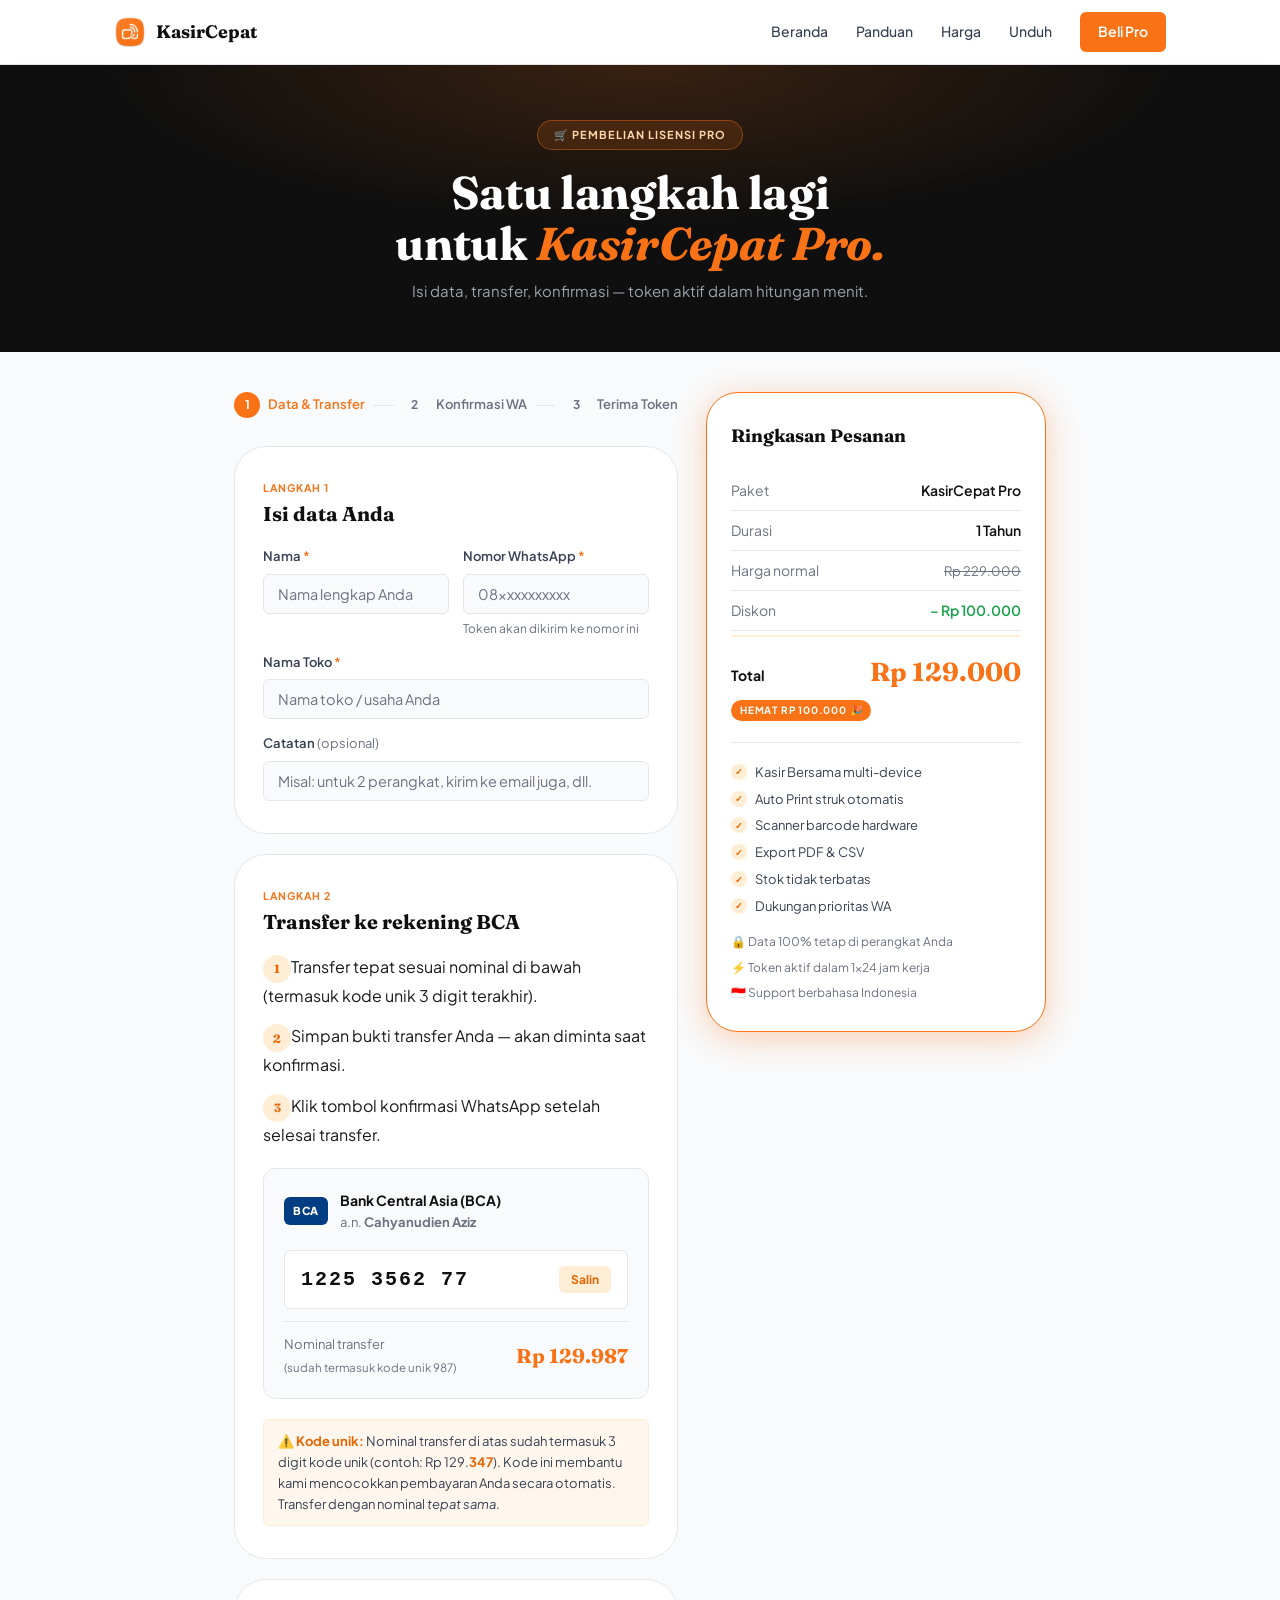
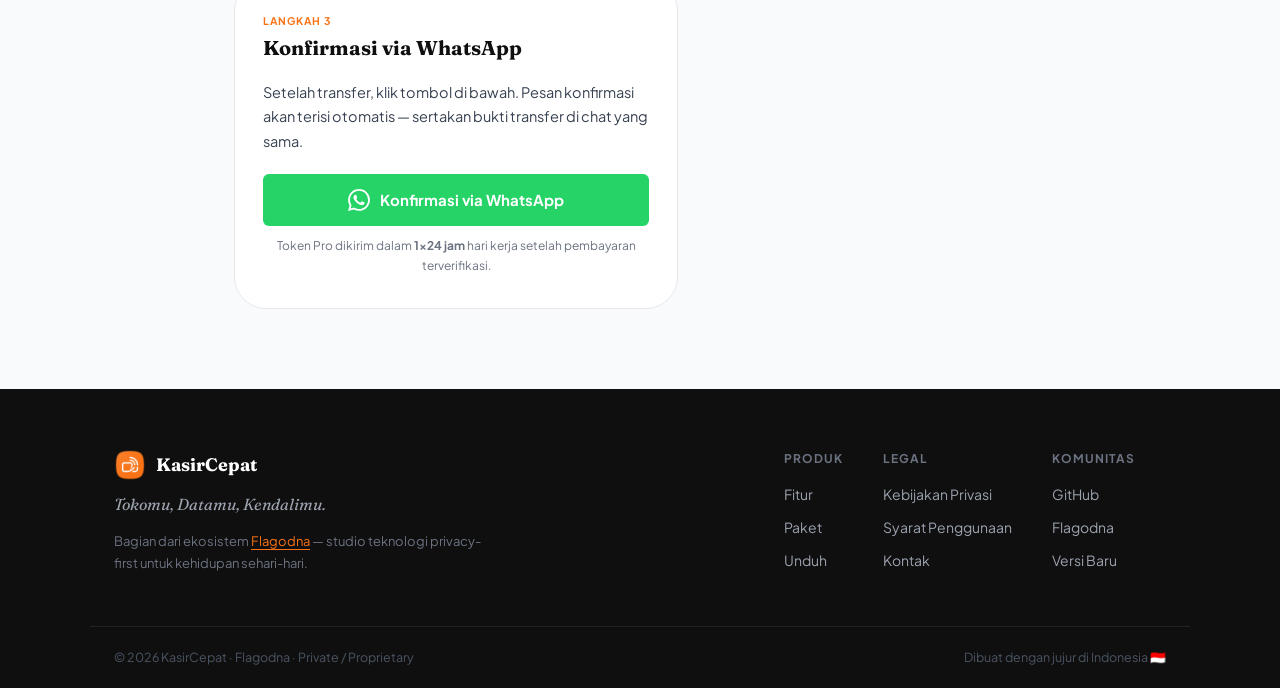
==== beli/index.html @ 1cd74aa4 "update mvp" ====
<!DOCTYPE html>
<html lang="id">
  <head>
    <meta charset="UTF-8" />
    <meta name="viewport" content="width=device-width, initial-scale=1.0" />
    <title>Beli Pro — KasirCepat</title>
    <link rel="preconnect" href="https://fonts.googleapis.com" />
    <link rel="preconnect" href="https://fonts.gstatic.com" crossorigin />
    <link
      href="https://fonts.googleapis.com/css2?family=Fraunces:ital,wght@0,400;0,700;1,400;1,700&family=Plus+Jakarta+Sans:wght@400;500;600;700&display=swap"
      rel="stylesheet"
    />
    <link
      rel="icon"
      type="image/png"
      href="https://flagodna-developer.github.io/kasir-cepat/assets/icon/kasir-cepat.png"
    />
    <link rel="stylesheet" href="../assets/css/buy.css" />
  </head>
  <body>
    <!-- ░░ NAV ░░ -->
    <nav class="nav">
      <div class="container nav-inner">
        <a href="../index.html" class="nav-logo">
          <img
            src="https://flagodna-developer.github.io/kasir-cepat/assets/icon/kasir-cepat.png"
            alt="KasirCepat"
            class="logo-image"
            onerror="this.style.display='none';this.nextElementSibling.style.display='inline-flex'"
          />
          <span class="logo-mark" style="display: none">KC</span>
          <span class="logo-text">KasirCepat</span>
        </a>
        <div class="nav-links">
          <a href="../index.html">Beranda</a>
          <a href="../panduan/index.html">Panduan</a>
          <a href="../harga/index.html">Harga</a>
          <a href="../index.html#download">Unduh</a>
          <a href="#" class="nav-cta" style="padding: 8px 18px; font-size: 14px"
            >Beli Pro</a
          >
        </div>
      </div>
    </nav>

    <div class="page">
      <!-- ░░ HERO ░░ -->
      <div class="checkout-hero">
        <div class="container">
          <span class="checkout-hero-badge">🛒 Pembelian Lisensi Pro</span>
          <h1>Satu langkah lagi<br />untuk <em>KasirCepat Pro.</em></h1>
          <p>
            Isi data, transfer, konfirmasi — token aktif dalam hitungan menit.
          </p>
        </div>
      </div>

      <!-- ░░ CHECKOUT LAYOUT ░░ -->
      <div class="checkout-layout">
        <!-- ── LEFT: Main form ── -->
        <div>
          <!-- Steps -->
          <div class="steps">
            <div class="step active">
              <span class="step-num">1</span>Data & Transfer
            </div>
            <div class="step-line"></div>
            <div class="step"><span class="step-num">2</span>Konfirmasi WA</div>
            <div class="step-line"></div>
            <div class="step"><span class="step-num">3</span>Terima Token</div>
          </div>

          <!-- ── STEP 1: Data pembeli ── -->
          <div class="card" style="margin-bottom: 20px">
            <span class="card-label">Langkah 1</span>
            <div class="card-title">Isi data Anda</div>

            <div class="form-row">
              <div class="form-group" style="margin-bottom: 0">
                <label>Nama <span>*</span></label>
                <input
                  type="text"
                  class="form-control"
                  id="inputNama"
                  placeholder="Nama lengkap Anda"
                />
              </div>
              <div class="form-group" style="margin-bottom: 0">
                <label>Nomor WhatsApp <span>*</span></label>
                <input
                  type="tel"
                  class="form-control"
                  id="inputWA"
                  placeholder="08xxxxxxxxxx"
                />
                <span class="form-hint">Token akan dikirim ke nomor ini</span>
              </div>
            </div>

            <div class="form-group">
              <label>Nama Toko <span>*</span></label>
              <input
                type="text"
                class="form-control"
                id="inputToko"
                placeholder="Nama toko / usaha Anda"
              />
            </div>

            <div class="form-group" style="margin-bottom: 0">
              <label
                >Catatan
                <span style="color: var(--gray-500); font-weight: 400"
                  >(opsional)</span
                ></label
              >
              <input
                type="text"
                class="form-control"
                id="inputCatatan"
                placeholder="Misal: untuk 2 perangkat, kirim ke email juga, dll."
              />
            </div>
          </div>

          <!-- ── STEP 2: Transfer bank ── -->
          <div class="card" style="margin-bottom: 20px">
            <span class="card-label">Langkah 2</span>
            <div class="card-title">Transfer ke rekening BCA</div>

            <ul class="instr-list">
              <li>
                <span class="instr-num">1</span>Transfer tepat sesuai nominal di
                bawah (termasuk kode unik 3 digit terakhir).
              </li>
              <li>
                <span class="instr-num">2</span>Simpan bukti transfer Anda —
                akan diminta saat konfirmasi.
              </li>
              <li>
                <span class="instr-num">3</span>Klik tombol konfirmasi WhatsApp
                setelah selesai transfer.
              </li>
            </ul>

            <!-- Bank card -->
            <div class="bank-card">
              <div class="bank-header">
                <div class="bank-logo">BCA</div>
                <div>
                  <div class="bank-name">Bank Central Asia (BCA)</div>
                  <div class="bank-holder">
                    a.n. <strong id="holderName">NAMA_PEMILIK</strong>
                  </div>
                </div>
              </div>
              <div class="bank-number-wrap">
                <span class="bank-number" id="bankNumber">XXXX-XXXX-XX</span>
                <button class="copy-btn" id="copyBtn" onclick="copyNumber()">
                  Salin
                </button>
              </div>
              <div class="bank-amount-row">
                <div>
                  <div class="bank-amount-label">Nominal transfer</div>
                  <div class="bank-amount-note" id="uniqueNote">
                    +kode unik sudah termasuk
                  </div>
                </div>
                <div style="text-align: right">
                  <div class="bank-amount-value" id="transferAmount">
                    Rp 129.XXX
                  </div>
                </div>
              </div>
            </div>

            <div class="unique-notice">
              <strong>⚠️ Kode unik:</strong> Nominal transfer di atas sudah
              termasuk 3 digit kode unik (contoh: Rp 129.<strong>347</strong>).
              Kode ini membantu kami mencocokkan pembayaran Anda secara
              otomatis. Transfer dengan nominal <em>tepat sama</em>.
            </div>
          </div>

          <!-- ── STEP 3: Konfirmasi WA ── -->
          <div class="card">
            <span class="card-label">Langkah 3</span>
            <div class="card-title">Konfirmasi via WhatsApp</div>
            <p
              style="
                font-size: 14.5px;
                color: var(--gray-700);
                line-height: 1.7;
                margin-bottom: 4px;
              "
            >
              Setelah transfer, klik tombol di bawah. Pesan konfirmasi akan
              terisi otomatis — sertakan bukti transfer di chat yang sama.
            </p>

            <a href="#" class="wa-btn" id="waBtn" onclick="openWA(event)">
              <!-- WhatsApp SVG icon -->
              <svg
                class="wa-icon"
                viewBox="0 0 24 24"
                fill="white"
                xmlns="http://www.w3.org/2000/svg"
              >
                <path
                  d="M17.472 14.382c-.297-.149-1.758-.867-2.03-.967-.273-.099-.471-.148-.67.15-.197.297-.767.966-.94 1.164-.173.199-.347.223-.644.075-.297-.15-1.255-.463-2.39-1.475-.883-.788-1.48-1.761-1.653-2.059-.173-.297-.018-.458.13-.606.134-.133.298-.347.446-.52.149-.174.198-.298.298-.497.099-.198.05-.371-.025-.52-.075-.149-.669-1.612-.916-2.207-.242-.579-.487-.5-.669-.51-.173-.008-.371-.01-.57-.01-.198 0-.52.074-.792.372-.272.297-1.04 1.016-1.04 2.479 0 1.462 1.065 2.875 1.213 3.074.149.198 2.096 3.2 5.077 4.487.709.306 1.262.489 1.694.625.712.227 1.36.195 1.871.118.571-.085 1.758-.719 2.006-1.413.248-.694.248-1.289.173-1.413-.074-.124-.272-.198-.57-.347m-5.421 7.403h-.004a9.87 9.87 0 01-5.031-1.378l-.361-.214-3.741.982.998-3.648-.235-.374a9.86 9.86 0 01-1.51-5.26c.001-5.45 4.436-9.884 9.888-9.884 2.64 0 5.122 1.03 6.988 2.898a9.825 9.825 0 012.893 6.994c-.003 5.45-4.437 9.884-9.885 9.884m8.413-18.297A11.815 11.815 0 0012.05 0C5.495 0 .16 5.335.157 11.892c0 2.096.547 4.142 1.588 5.945L.057 24l6.305-1.654a11.882 11.882 0 005.683 1.448h.005c6.554 0 11.89-5.335 11.893-11.893a11.821 11.821 0 00-3.48-8.413z"
                />
              </svg>
              Konfirmasi via WhatsApp
            </a>
            <p
              style="
                font-size: 12px;
                color: var(--gray-500);
                margin-top: 10px;
                text-align: center;
              "
            >
              Token Pro dikirim dalam <strong>1×24 jam</strong> hari kerja
              setelah pembayaran terverifikasi.
            </p>
          </div>
        </div>

        <!-- ── RIGHT: Order summary ── -->
        <div>
          <div class="summary-card">
            <div class="summary-title">Ringkasan Pesanan</div>

            <div class="summary-item">
              <span class="summary-item-label">Paket</span>
              <span class="summary-item-val">KasirCepat Pro</span>
            </div>
            <div class="summary-item">
              <span class="summary-item-label">Durasi</span>
              <span class="summary-item-val">1 Tahun</span>
            </div>
            <div class="summary-item">
              <span class="summary-item-label">Harga normal</span>
              <span class="summary-strike">Rp 229.000</span>
            </div>
            <div class="summary-item">
              <span class="summary-item-label">Diskon</span>
              <span class="summary-item-val" style="color: var(--green)"
                >– Rp 100.000</span
              >
            </div>

            <div class="summary-total">
              <span class="summary-total-label">Total</span>
              <div style="text-align: right">
                <div class="summary-total-val">Rp 129.000</div>
              </div>
            </div>
            <span class="summary-save">Hemat Rp 100.000 🎉</span>

            <ul class="summary-features">
              <li><span class="sf-check">✓</span>Kasir Bersama multi-device</li>
              <li><span class="sf-check">✓</span>Auto Print struk otomatis</li>
              <li><span class="sf-check">✓</span>Scanner barcode hardware</li>
              <li><span class="sf-check">✓</span>Export PDF &amp; CSV</li>
              <li><span class="sf-check">✓</span>Stok tidak terbatas</li>
              <li><span class="sf-check">✓</span>Dukungan prioritas WA</li>
            </ul>

            <div class="summary-guarantee">
              <div class="g-row">🔒 Data 100% tetap di perangkat Anda</div>
              <div class="g-row">⚡ Token aktif dalam 1×24 jam kerja</div>
              <div class="g-row">🇮🇩 Support berbahasa Indonesia</div>
            </div>
          </div>
        </div>
      </div>
      <!-- /checkout-layout -->
    </div>
    <!-- /page -->

    <!-- ░░ FOOTER ░░ -->
    <footer class="footer">
      <div class="container footer-inner">
        <div>
          <a href="../index.html" class="nav-logo">
            <img
              src="https://flagodna-developer.github.io/kasir-cepat/assets/icon/kasir-cepat.png"
              alt="KasirCepat"
              class="logo-image"
              onerror="this.style.display='none';this.nextElementSibling.style.display='inline-flex'"
            />
            <span class="logo-mark" style="display: none">KC</span>
            <span class="logo-text">KasirCepat</span>
          </a>
          <p class="footer-tagline">Tokomu, Datamu, Kendalimu.</p>
          <p class="footer-flagodna">
            Bagian dari ekosistem
            <a href="https://flagodna.com" target="_blank" rel="noopener"
              >Flagodna</a
            >
            — studio teknologi privacy-first untuk kehidupan sehari-hari.
          </p>
        </div>
        <div class="footer-links">
          <div class="footer-col">
            <h5>Produk</h5>
            <a href="../index.html#fitur">Fitur</a>
            <a href="../harga/index.html">Paket</a>
            <a href="../index.html#download">Unduh</a>
          </div>
          <div class="footer-col">
            <h5>Legal</h5>
            <a href="../documents/kebijakan-privasi/index.html"
              >Kebijakan Privasi</a
            >
            <a href="../documents/syarat-penggunaan/index.html"
              >Syarat Penggunaan</a
            >
            <a href="../documents/kontak/index.html">Kontak</a>
          </div>
          <div class="footer-col">
            <h5>Komunitas</h5>
            <a
              href="https://github.com/Flagodna-Developer/kasir-cepat"
              target="_blank"
              rel="noopener"
              >GitHub</a
            >
            <a href="https://flagodna.com" target="_blank" rel="noopener"
              >Flagodna</a
            >
            <a href="../versi-baru/index.html">Versi Baru</a>
          </div>
        </div>
      </div>
      <div class="footer-bottom container">
        <p>© 2026 KasirCepat · Flagodna · Private / Proprietary</p>
        <p>Dibuat dengan jujur di Indonesia 🇮🇩</p>
      </div>
    </footer>

    <script>
      const CONFIG = {
        bankNumber: "1225 3562 77",
        accountHolder: "Cahyanudien Aziz",
        baseAmount: 129000, // harga dasar
        waNumber: "6285781426568",
      };

      /* ── Generate kode unik per sesi ── */
      const uniqueCode = Math.floor(Math.random() * 900) + 100; // 100–999
      const totalAmount = CONFIG.baseAmount + uniqueCode;

      /* ── Render ke halaman ── */
      document.getElementById("bankNumber").textContent = CONFIG.bankNumber;
      document.getElementById("holderName").textContent = CONFIG.accountHolder;
      document.getElementById("transferAmount").textContent =
        "Rp " + totalAmount.toLocaleString("id-ID");
      document.getElementById(
        "uniqueNote"
      ).textContent = `(sudah termasuk kode unik ${uniqueCode})`;

      /* ── Copy nomor rekening ── */
      function copyNumber() {
        const raw = CONFIG.bankNumber.replace(/[^0-9]/g, "");
        navigator.clipboard.writeText(raw).then(() => {
          const btn = document.getElementById("copyBtn");
          btn.textContent = "✓ Disalin!";
          btn.classList.add("copied");
          setTimeout(() => {
            btn.textContent = "Salin";
            btn.classList.remove("copied");
          }, 2000);
        });
      }

      /* ── WA konfirmasi ── */
      function openWA(e) {
        e.preventDefault();
        const nama = document.getElementById("inputNama").value.trim();
        const wa = document.getElementById("inputWA").value.trim();
        const toko = document.getElementById("inputToko").value.trim();
        const note = document.getElementById("inputCatatan").value.trim();

        if (!nama || !wa || !toko) {
          alert(
            "Mohon isi nama, nomor WhatsApp, dan nama toko terlebih dahulu."
          );
          return;
        }

        const msg = [
          `Halo, saya ingin konfirmasi pembelian *KasirCepat Pro* 🧾`,
          ``,
          `*Nama:* ${nama}`,
          `*WhatsApp:* ${wa}`,
          `*Nama Toko:* ${toko}`,
          note ? `*Catatan:* ${note}` : null,
          ``,
          `*Bank:* BCA`,
          `*Nominal Transfer:* Rp ${totalAmount.toLocaleString("id-ID")}`,
          `*Kode Unik:* ${uniqueCode}`,
          ``,
          `_(Bukti transfer terlampir)_`,
        ]
          .filter((l) => l !== null)
          .join("\n");

        const url = `https://wa.me/${CONFIG.waNumber}?text=${encodeURIComponent(
          msg
        )}`;
        window.open(url, "_blank");
      }

      /* ── Active step highlight on scroll ── */
      const cards = document.querySelectorAll(".card");
      // simple: mark step 2 active when bank card visible
    </script>
  </body>
</html>
---- assets/css/buy.css ----
*,
 ::after,
 ::before {
     box-sizing: border-box;
     margin: 0;
     padding: 0
 }

 :root {
     --orange: #F97316;
     --orange-dark: #EA6500;
     --orange-light: #FFF7ED;
     --orange-mid: #FFEDD5;
     --black: #0F0F0F;
     --gray-900: #1A1A1A;
     --gray-700: #374151;
     --gray-500: #6B7280;
     --gray-200: #E5E7EB;
     --gray-100: #F9FAFB;
     --white: #FFFFFF;
     --green: #16a34a;
     --green-light: #f0fdf4;
     --green-mid: #dcfce7;
     --font-display: 'Fraunces', Georgia, serif;
     --font-body: 'Plus Jakarta Sans', sans-serif;
     --radius-sm: 6px;
     --radius-md: 12px;
     --radius-lg: 20px;
     --radius-xl: 32px;
     --shadow-sm: 0 1px 3px rgba(0, 0, 0, .08);
     --shadow-md: 0 4px 16px rgba(0, 0, 0, .10);
     --shadow-orange: 0 6px 32px rgba(249, 115, 22, .32);
 }

 html {
     scroll-behavior: smooth
 }

 body {
     font-family: var(--font-body);
     font-size: 16px;
     line-height: 1.65;
     color: var(--gray-900);
     background: var(--gray-100);
     -webkit-font-smoothing: antialiased
 }

 .container {
     max-width: 1100px;
     margin: 0 auto;
     padding: 0 24px
 }

 a {
     color: inherit;
     text-decoration: none
 }

 img {
     display: block;
     max-width: 100%
 }

 /* ── Nav ── */
 .nav {
     position: fixed;
     top: 0;
     left: 0;
     right: 0;
     z-index: 100;
     background: rgba(255, 255, 255, .92);
     backdrop-filter: blur(12px);
     border-bottom: 1px solid var(--gray-200)
 }

 .nav-inner {
     display: flex;
     align-items: center;
     justify-content: space-between;
     height: 64px
 }

 .logo-image {
     height: 32px;
     width: auto;
     display: block
 }

 .nav-logo {
     display: flex;
     align-items: center;
     gap: 10px
 }

 .logo-mark {
     display: inline-flex;
     align-items: center;
     justify-content: center;
     width: 36px;
     height: 36px;
     border-radius: 9px;
     background: var(--orange);
     color: var(--white);
     font-family: var(--font-display);
     font-weight: 700;
     font-size: 14px
 }

 .logo-text {
     font-family: var(--font-display);
     font-weight: 700;
     font-size: 18px;
     color: var(--black)
 }

 .nav-links {
     display: flex;
     align-items: center;
     gap: 28px
 }

 .nav-links a {
     font-size: 14px;
     font-weight: 500;
     color: var(--gray-700);
     transition: color .2s
 }

 .nav-links a:hover {
     color: var(--orange)
 }

 .nav-cta {
     background: var(--orange) !important;
     color: var(--white) !important;
     padding: 8px 18px;
     border-radius: var(--radius-sm);
     font-weight: 600 !important;
     font-size: 14px
 }

 @media(max-width:860px) {
     .nav-links {
         display: none
     }
 }

 /* ── Page shell ── */
 .page {
     padding-top: 64px;
     min-height: 100vh
 }

 /* ── Checkout hero ── */
 .checkout-hero {
     background: var(--black);
     padding: 56px 0 48px;
     text-align: center;
     position: relative;
     overflow: hidden
 }

 .checkout-hero::before {
     content: '';
     position: absolute;
     inset: 0;
     background: radial-gradient(ellipse 60% 80% at 50% 0%, rgba(249, 115, 22, .18) 0%, transparent 70%);
     pointer-events: none
 }

 .checkout-hero-badge {
     display: inline-block;
     background: rgba(249, 115, 22, .15);
     border: 1px solid rgba(249, 115, 22, .4);
     color: #fed7aa;
     font-size: 11px;
     font-weight: 700;
     letter-spacing: 1px;
     text-transform: uppercase;
     padding: 5px 16px;
     border-radius: 100px;
     margin-bottom: 18px
 }

 .checkout-hero h1 {
     font-family: var(--font-display);
     font-size: clamp(28px, 5vw, 46px);
     font-weight: 700;
     color: var(--white);
     line-height: 1.1;
     letter-spacing: -.3px;
     margin-bottom: 10px
 }

 .checkout-hero h1 em {
     font-style: italic;
     color: var(--orange)
 }

 .checkout-hero p {
     color: #9ca3af;
     font-size: 15px
 }

 /* ── Layout ── */
 .checkout-layout {
     max-width: 860px;
     margin: 0 auto;
     padding: 40px 24px 80px;
     display: grid;
     grid-template-columns: 1fr 340px;
     gap: 28px;
     align-items: start
 }

 @media(max-width:760px) {
     .checkout-layout {
         grid-template-columns: 1fr
     }
 }

 /* ── Card base ── */
 .card {
     background: var(--white);
     border: 1.5px solid var(--gray-200);
     border-radius: var(--radius-xl);
     padding: 32px 28px
 }

 /* ── Steps indicator ── */
 .steps {
     display: flex;
     align-items: center;
     gap: 0;
     margin-bottom: 28px
 }

 .step {
     display: flex;
     align-items: center;
     gap: 8px;
     font-size: 13px;
     font-weight: 600;
     color: var(--gray-500)
 }

 .step.active {
     color: var(--orange)
 }

 .step.done {
     color: var(--green)
 }

 .step-num {
     width: 26px;
     height: 26px;
     border-radius: 50%;
     display: inline-flex;
     align-items: center;
     justify-content: center;
     font-size: 12px;
     font-weight: 700;
     background: var(--gray-100);
     color: var(--gray-500);
     flex-shrink: 0
 }

 .step.active .step-num {
     background: var(--orange);
     color: var(--white)
 }

 .step.done .step-num {
     background: var(--green-mid);
     color: var(--green)
 }

 .step-line {
     flex: 1;
     height: 1px;
     background: var(--gray-200);
     margin: 0 8px
 }

 .step-line.done {
     background: var(--green)
 }

 /* ── Section heading inside card ── */
 .card-label {
     font-size: 10.5px;
     font-weight: 700;
     letter-spacing: 1px;
     text-transform: uppercase;
     color: var(--orange);
     margin-bottom: 6px;
     display: block
 }

 .card-title {
     font-family: var(--font-display);
     font-size: 20px;
     font-weight: 700;
     color: var(--black);
     margin-bottom: 20px;
     line-height: 1.2
 }

 /* ── Form ── */
 .form-row {
     display: grid;
     grid-template-columns: 1fr 1fr;
     gap: 14px;
     margin-bottom: 14px
 }

 @media(max-width:500px) {
     .form-row {
         grid-template-columns: 1fr
     }
 }

 .form-group {
     display: flex;
     flex-direction: column;
     gap: 6px;
     margin-bottom: 14px
 }

 .form-group label {
     font-size: 13px;
     font-weight: 600;
     color: var(--gray-700)
 }

 .form-group label span {
     color: var(--orange)
 }

 .form-control {
     font-family: var(--font-body);
     font-size: 14.5px;
     color: var(--black);
     background: var(--gray-100);
     border: 1.5px solid var(--gray-200);
     border-radius: var(--radius-sm);
     padding: 10px 14px;
     outline: none;
     transition: border-color .18s, background .18s;
     width: 100%
 }

 .form-control:focus {
     border-color: var(--orange);
     background: var(--white)
 }

 .form-control::placeholder {
     color: var(--gray-500)
 }

 .form-hint {
     font-size: 12px;
     color: var(--gray-500);
     line-height: 1.5
 }

 /* ── Bank transfer card ── */
 .bank-card {
     background: var(--gray-100);
     border: 1.5px solid var(--gray-200);
     border-radius: var(--radius-md);
     padding: 20px 20px;
     margin: 20px 0
 }

 .bank-header {
     display: flex;
     align-items: center;
     gap: 12px;
     margin-bottom: 16px
 }

 .bank-logo {
     width: 44px;
     height: 28px;
     background: var(--blue, #003d82);
     border-radius: 6px;
     display: flex;
     align-items: center;
     justify-content: center;
     font-size: 11px;
     font-weight: 900;
     color: white;
     letter-spacing: .5px;
     flex-shrink: 0;
     background: #003d82
 }

 .bank-name {
     font-size: 14px;
     font-weight: 700;
     color: var(--black)
 }

 .bank-holder {
     font-size: 13px;
     color: var(--gray-500)
 }

 .bank-number-wrap {
     background: var(--white);
     border: 1.5px solid var(--gray-200);
     border-radius: var(--radius-sm);
     padding: 12px 16px;
     display: flex;
     align-items: center;
     justify-content: space-between;
     gap: 12px
 }

 .bank-number {
     font-family: 'Courier New', monospace;
     font-size: 20px;
     font-weight: 700;
     color: var(--black);
     letter-spacing: 2px
 }

 .copy-btn {
     background: var(--orange-mid);
     border: none;
     color: var(--orange-dark);
     font-size: 12px;
     font-weight: 700;
     padding: 6px 12px;
     border-radius: var(--radius-sm);
     cursor: pointer;
     transition: background .18s;
     white-space: nowrap;
     font-family: var(--font-body)
 }

 .copy-btn:hover {
     background: var(--orange);
     color: var(--white)
 }

 .copy-btn.copied {
     background: var(--green-mid);
     color: var(--green)
 }

 .bank-amount-row {
     margin-top: 12px;
     display: flex;
     align-items: center;
     justify-content: space-between;
     gap: 12px;
     padding-top: 12px;
     border-top: 1px solid var(--gray-200)
 }

 .bank-amount-label {
     font-size: 13px;
     color: var(--gray-500)
 }

 .bank-amount-value {
     font-family: var(--font-display);
     font-size: 20px;
     font-weight: 700;
     color: var(--orange)
 }

 .bank-amount-note {
     font-size: 11.5px;
     color: var(--gray-500);
     margin-top: 4px;
     text-align: right
 }

 /* ── Unique code notice ── */
 .unique-notice {
     background: var(--orange-light);
     border: 1px solid var(--orange-mid);
     border-radius: var(--radius-sm);
     padding: 11px 14px;
     font-size: 13px;
     color: var(--gray-700);
     line-height: 1.6;
     margin-top: 14px
 }

 .unique-notice strong {
     color: var(--orange-dark)
 }

 /* ── WA button ── */
 .wa-btn {
     display: flex;
     align-items: center;
     justify-content: center;
     gap: 10px;
     width: 100%;
     padding: 14px 20px;
     background: #25D366;
     color: var(--white);
     border: none;
     border-radius: var(--radius-sm);
     font-family: var(--font-body);
     font-size: 15px;
     font-weight: 700;
     cursor: pointer;
     text-decoration: none;
     transition: background .2s, transform .2s, box-shadow .2s;
     margin-top: 20px
 }

 .wa-btn:hover {
     background: #1ebe5d;
     transform: translateY(-1px);
     box-shadow: 0 6px 24px rgba(37, 211, 102, .35)
 }

 .wa-icon {
     width: 22px;
     height: 22px;
     flex-shrink: 0
 }

 /* ── Order summary (sidebar) ── */
 .summary-card {
     background: var(--white);
     border: 1.5px solid var(--orange);
     border-radius: var(--radius-xl);
     padding: 28px 24px;
     box-shadow: var(--shadow-orange);
     position: sticky;
     top: 84px
 }

 .summary-title {
     font-family: var(--font-display);
     font-size: 18px;
     font-weight: 700;
     color: var(--black);
     margin-bottom: 20px
 }

 .summary-item {
     display: flex;
     justify-content: space-between;
     align-items: baseline;
     gap: 12px;
     font-size: 14px;
     color: var(--gray-700);
     padding: 8px 0;
     border-bottom: 1px solid var(--gray-200)
 }

 .summary-item:last-of-type {
     border-bottom: none
 }

 .summary-item-label {
     color: var(--gray-500)
 }

 .summary-item-val {
     font-weight: 600;
     color: var(--black)
 }

 .summary-strike {
     text-decoration: line-through;
     color: var(--gray-500);
     font-weight: 400;
     font-size: 13px
 }

 .summary-total {
     display: flex;
     justify-content: space-between;
     align-items: baseline;
     gap: 12px;
     padding: 14px 0 0;
     margin-top: 4px;
     border-top: 2px solid var(--orange-mid)
 }

 .summary-total-label {
     font-size: 14px;
     font-weight: 700;
     color: var(--black)
 }

 .summary-total-val {
     font-family: var(--font-display);
     font-size: 26px;
     font-weight: 700;
     color: var(--orange)
 }

 .summary-save {
     display: inline-block;
     background: var(--orange);
     color: var(--white);
     font-size: 10px;
     font-weight: 700;
     letter-spacing: .8px;
     text-transform: uppercase;
     padding: 2px 9px;
     border-radius: 100px;
     margin-top: 6px
 }

 .summary-features {
     list-style: none;
     margin-top: 20px;
     display: flex;
     flex-direction: column;
     gap: 8px;
     padding-top: 20px;
     border-top: 1px solid var(--gray-200)
 }

 .summary-features li {
     display: flex;
     align-items: flex-start;
     gap: 8px;
     font-size: 13px;
     color: var(--gray-700);
     line-height: 1.45
 }

 .sf-check {
     width: 16px;
     height: 16px;
     min-width: 16px;
     border-radius: 50%;
     background: var(--orange-mid);
     display: inline-flex;
     align-items: center;
     justify-content: center;
     font-size: 9px;
     color: var(--orange-dark);
     font-weight: 700;
     margin-top: 1px
 }

 .summary-guarantee {
     margin-top: 16px;
     display: flex;
     flex-direction: column;
     gap: 6px
 }

 .g-row {
     display: flex;
     align-items: center;
     gap: 7px;
     font-size: 12px;
     color: var(--gray-500)
 }

 /* ── Instruction steps ── */
 .instr-list {
     list-style: none;
     display: flex;
     flex-direction: column;
     gap: 14px;
     margin-top: 16px
 }

 .instr-item {
     display: flex;
     gap: 14px;
     align-items: flex-start;
     font-size: 14px;
     color: var(--gray-700);
     line-height: 1.6
 }

 .instr-num {
     width: 28px;
     height: 28px;
     min-width: 28px;
     border-radius: 50%;
     background: var(--orange-mid);
     color: var(--orange-dark);
     font-size: 12px;
     font-weight: 700;
     font-family: var(--font-display);
     display: inline-flex;
     align-items: center;
     justify-content: center;
     margin-top: 1px
 }

 /* ── Footer ── */
 .footer {
     background: var(--black);
     padding-top: 60px;
     padding-bottom: 0
 }

 .footer-inner {
     display: grid;
     grid-template-columns: 1.6fr 1fr;
     gap: 60px;
     padding-bottom: 52px;
     border-bottom: 1px solid rgba(255, 255, 255, .08)
 }

 @media(max-width:640px) {
     .footer-inner {
         grid-template-columns: 1fr;
         gap: 32px
     }
 }

 .footer .logo-text {
     color: var(--white)
 }

 .footer-tagline {
     font-family: var(--font-display);
     font-size: 16px;
     font-style: italic;
     color: #9ca3af;
     margin-top: 10px;
     margin-bottom: 14px
 }

 .footer-flagodna {
     font-size: 13px;
     color: #6b7280;
     line-height: 1.65;
     max-width: 380px
 }

 .footer-flagodna a {
     color: var(--orange);
     text-decoration: underline;
     text-underline-offset: 3px
 }

 .footer-links {
     display: flex;
     gap: 40px
 }

 .footer-col {
     display: flex;
     flex-direction: column;
     gap: 10px
 }

 .footer-col h5 {
     font-size: 12px;
     font-weight: 700;
     letter-spacing: 1px;
     text-transform: uppercase;
     color: #6b7280;
     margin-bottom: 4px
 }

 .footer-col a {
     font-size: 14px;
     color: #9ca3af;
     transition: color .2s
 }

 .footer-col a:hover {
     color: var(--orange)
 }

 .footer-bottom {
     display: flex;
     justify-content: space-between;
     align-items: center;
     padding: 20px 24px;
     font-size: 12.5px;
     color: #4b5563;
     flex-wrap: wrap;
     gap: 8px
 }

 /* ── Animations ── */
 @keyframes fadeUp {
     from {
         opacity: 0;
         transform: translateY(16px)
     }

     to {
         opacity: 1;
         transform: translateY(0)
     }
 }

 .checkout-hero-badge {
     animation: fadeUp .4s ease .1s both
 }

 .checkout-hero h1 {
     animation: fadeUp .4s ease .2s both
 }

 .checkout-layout {
     animation: fadeUp .4s ease .3s both
 }
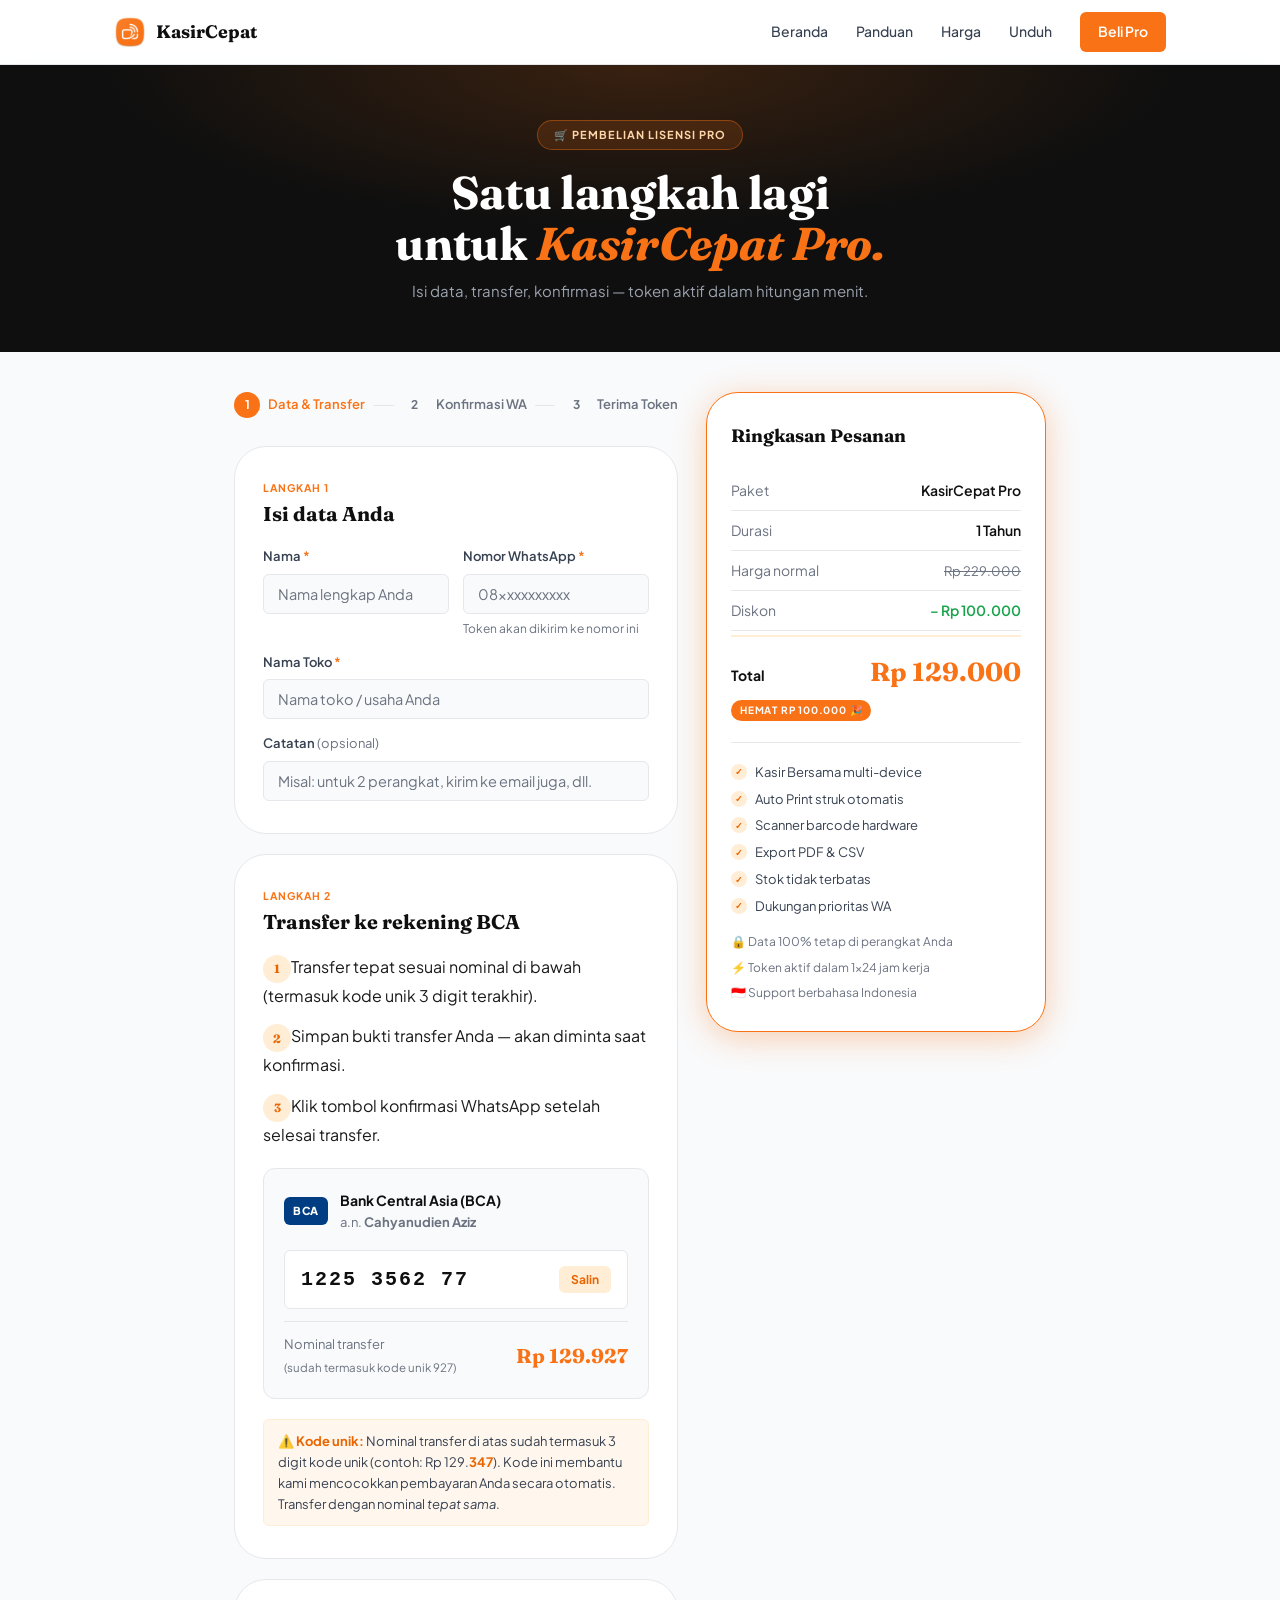
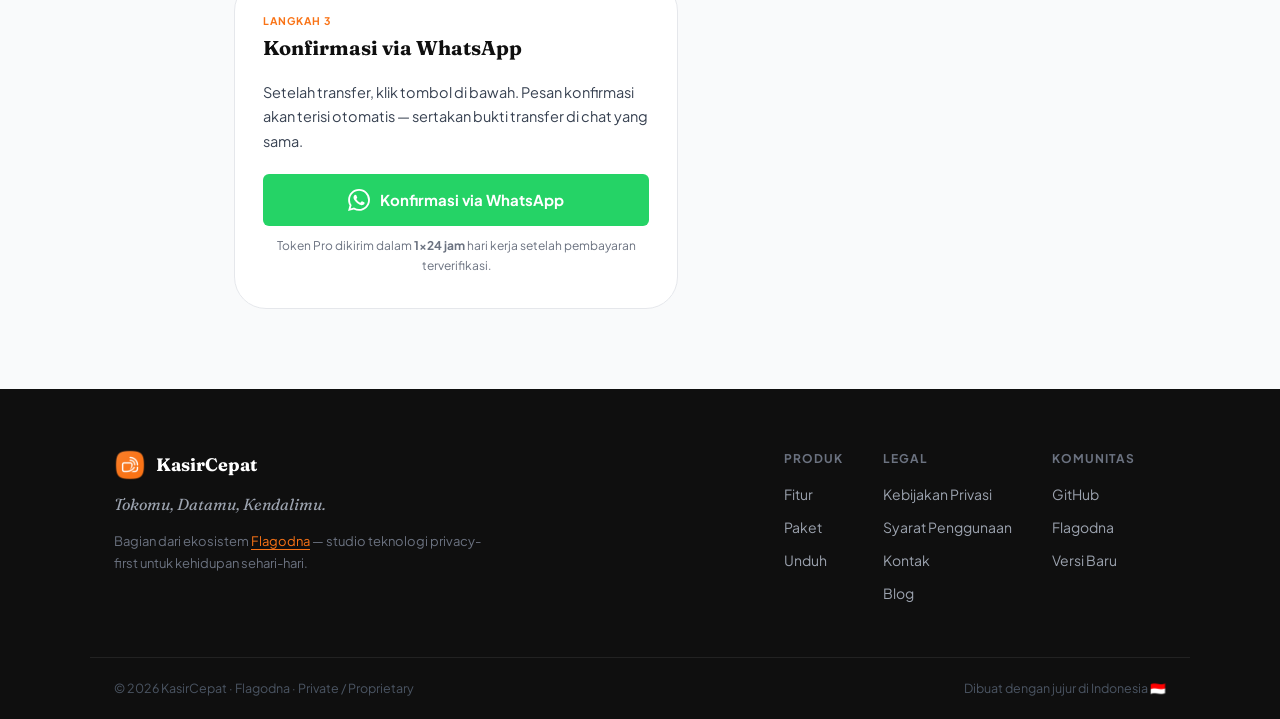
==== commit 76317cd8: "add blog" ====
--- a/beli/index.html
+++ b/beli/index.html
@@ -319,6 +319,9 @@
               >Syarat Penggunaan</a
             >
             <a href="../documents/kontak/index.html">Kontak</a>
+            <a href="https://flagodna.com/kasir-cepat/blog/" target="_blank"
+              >Blog</a
+            >
           </div>
           <div class="footer-col">
             <h5>Komunitas</h5>
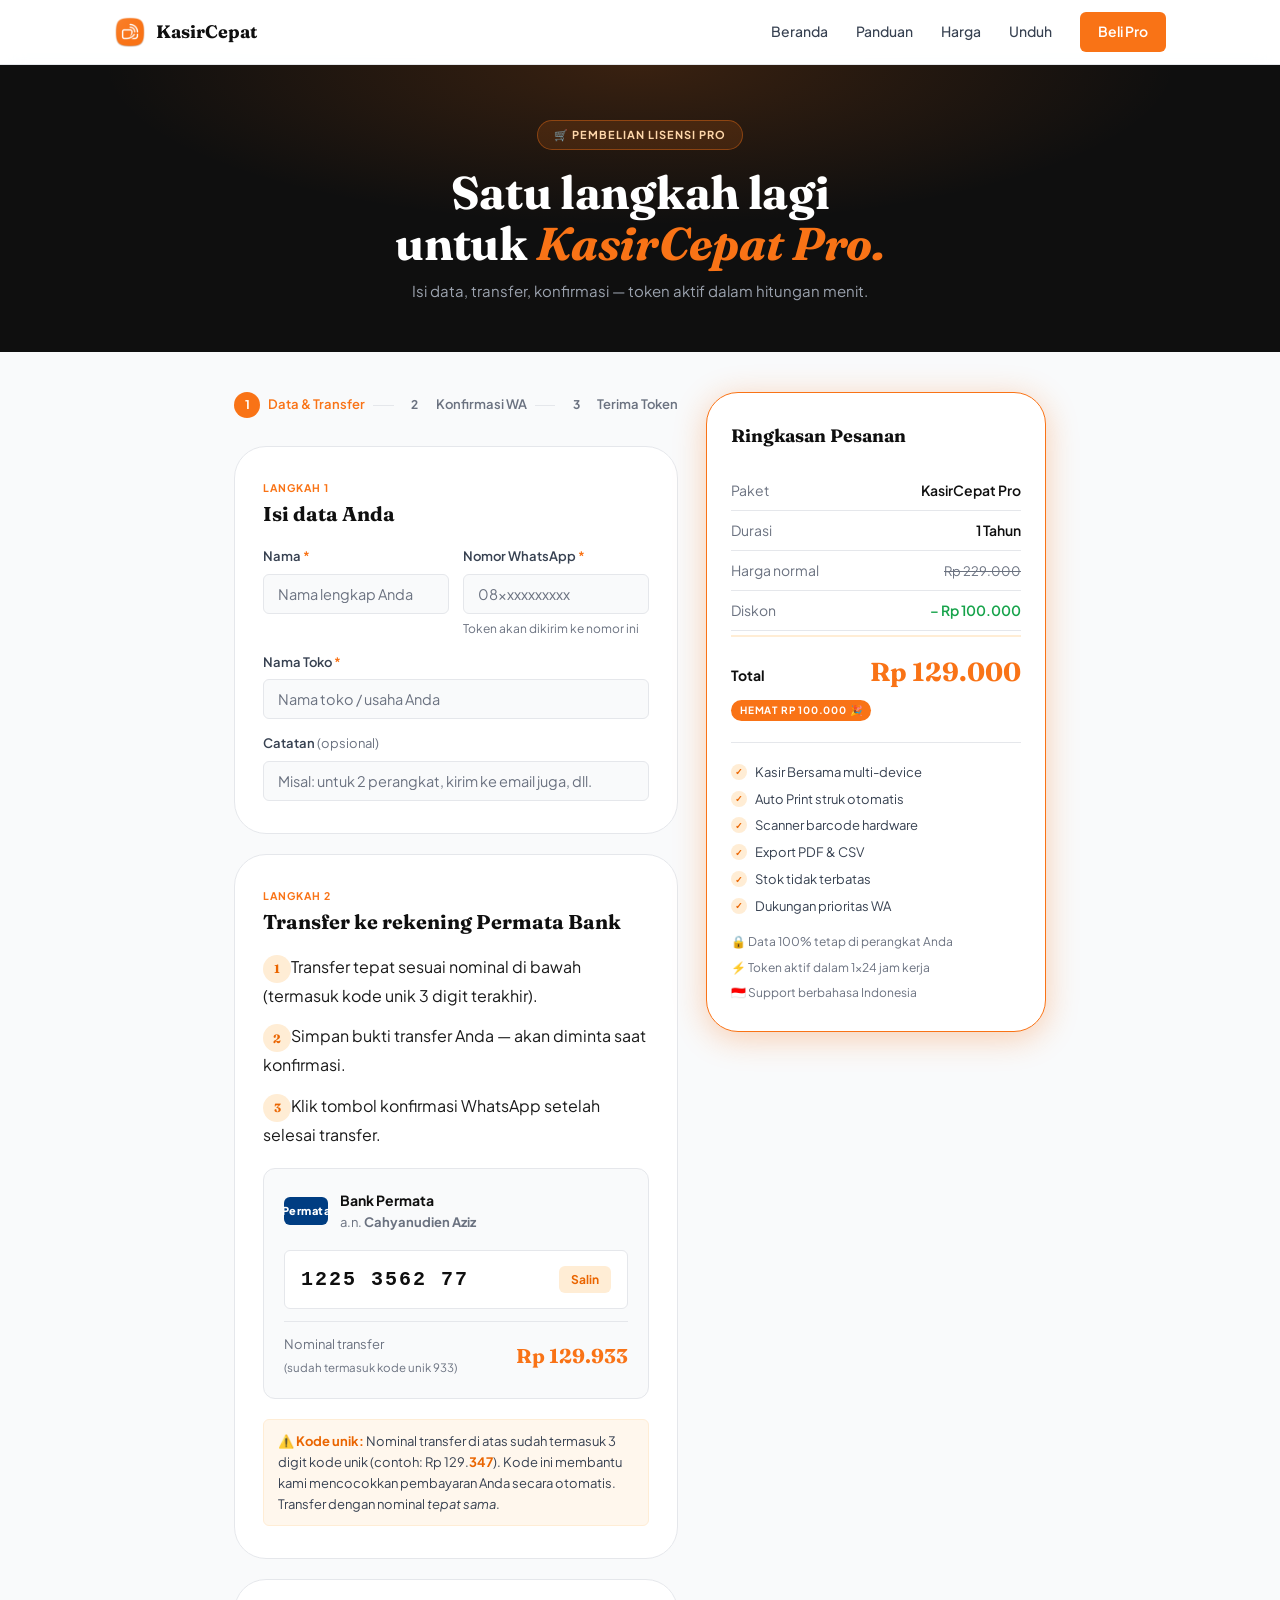
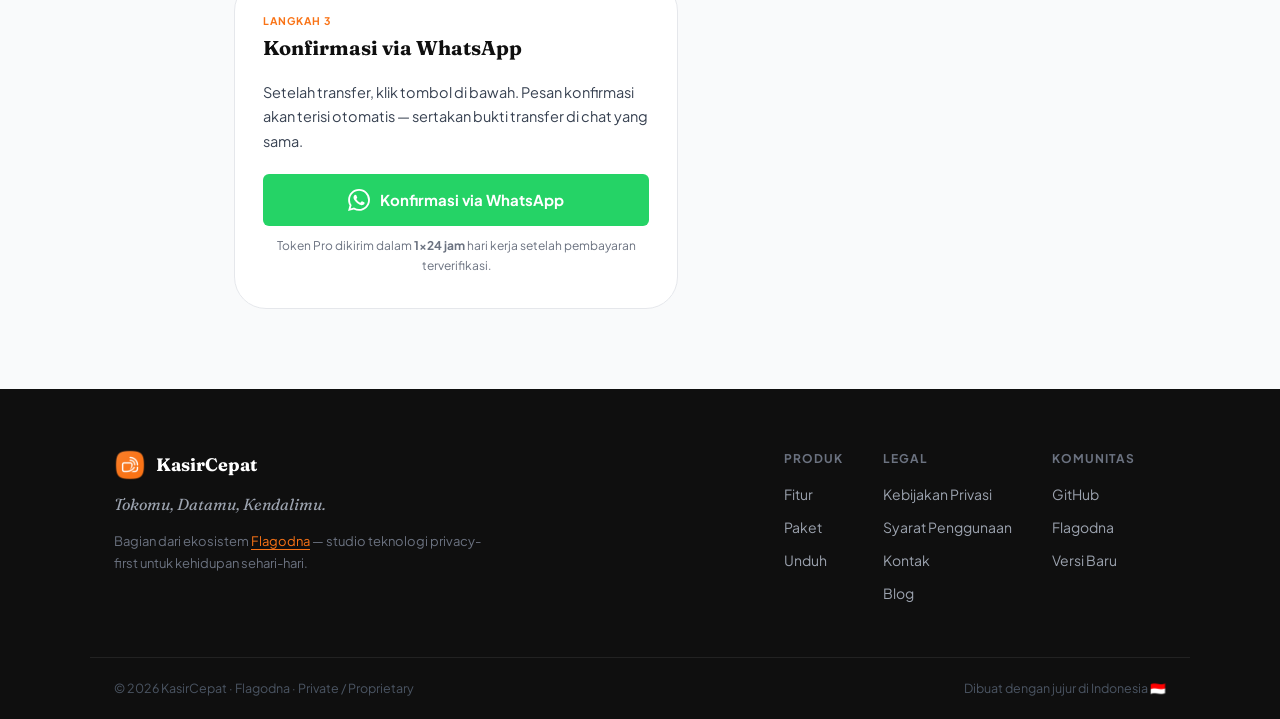
==== commit 5e538699: "update bank" ====
--- a/beli/index.html
+++ b/beli/index.html
@@ -126,7 +126,7 @@
           <!-- ── STEP 2: Transfer bank ── -->
           <div class="card" style="margin-bottom: 20px">
             <span class="card-label">Langkah 2</span>
-            <div class="card-title">Transfer ke rekening BCA</div>
+            <div class="card-title">Transfer ke rekening Permata Bank</div>
 
             <ul class="instr-list">
               <li>
@@ -146,9 +146,9 @@
             <!-- Bank card -->
             <div class="bank-card">
               <div class="bank-header">
-                <div class="bank-logo">BCA</div>
+                <div class="bank-logo">Permata</div>
                 <div>
-                  <div class="bank-name">Bank Central Asia (BCA)</div>
+                  <div class="bank-name">Bank Permata</div>
                   <div class="bank-holder">
                     a.n. <strong id="holderName">NAMA_PEMILIK</strong>
                   </div>
@@ -402,7 +402,7 @@
           `*Nama Toko:* ${toko}`,
           note ? `*Catatan:* ${note}` : null,
           ``,
-          `*Bank:* BCA`,
+          `*Bank:* Permata Bank`,
           `*Nominal Transfer:* Rp ${totalAmount.toLocaleString("id-ID")}`,
           `*Kode Unik:* ${uniqueCode}`,
           ``,
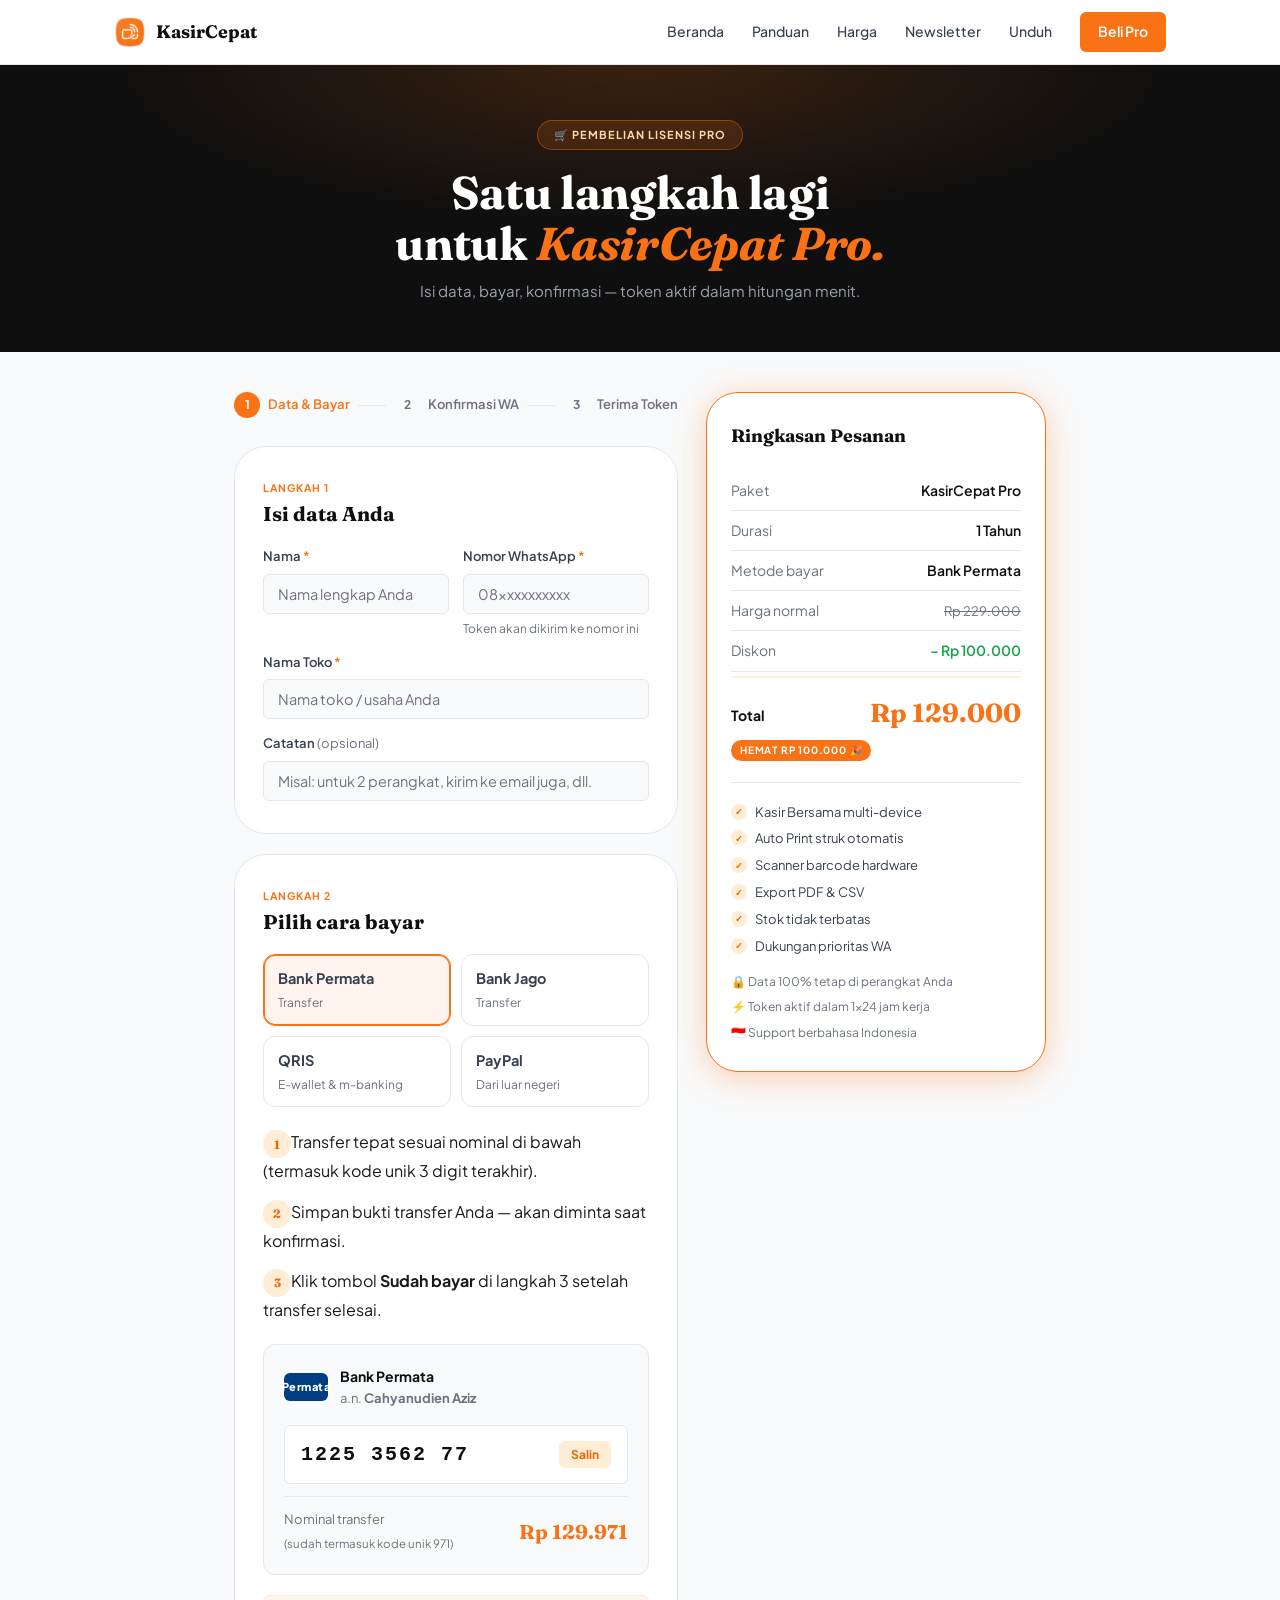
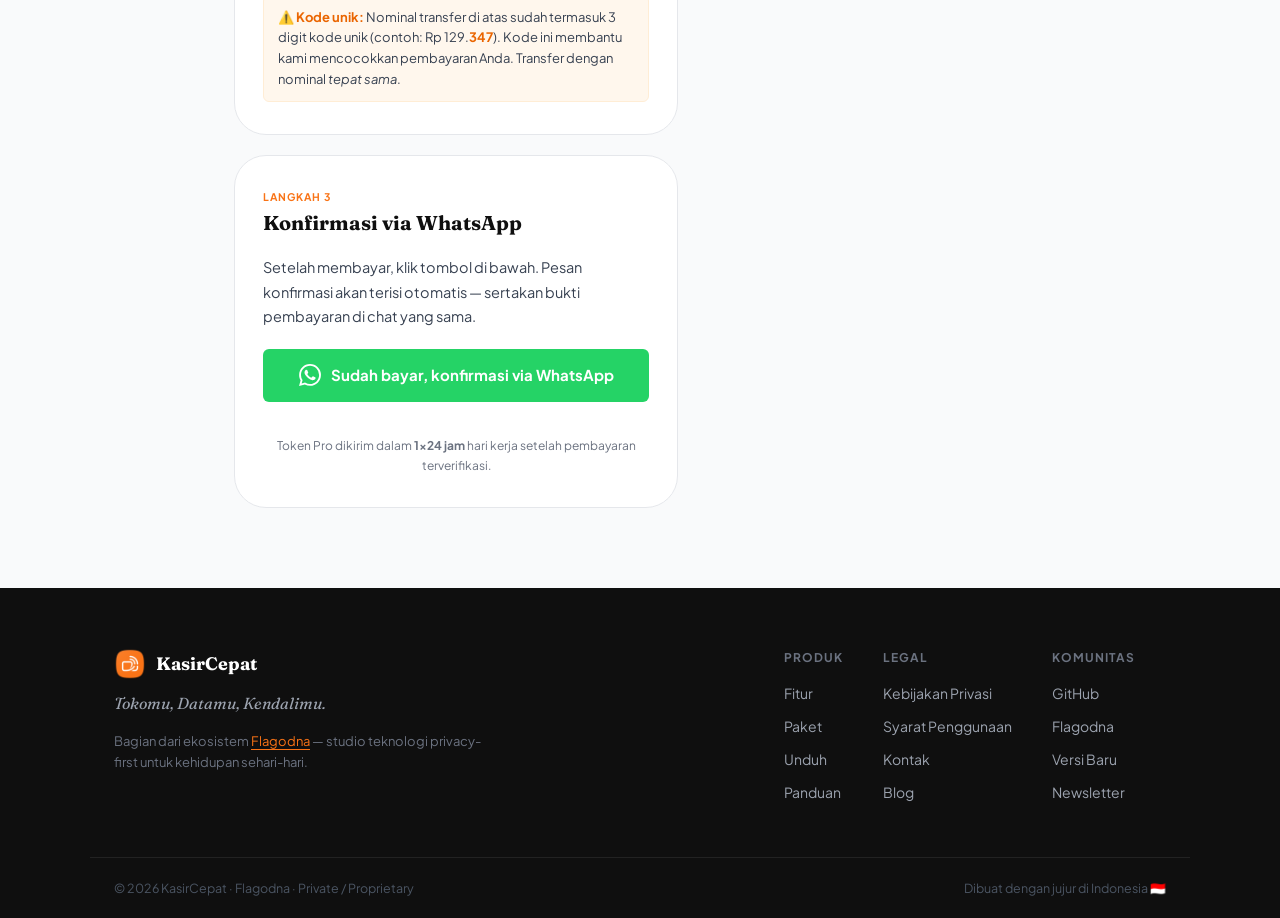
==== commit b0c8ff34: "add newsletter" ====
--- a/beli/index.html
+++ b/beli/index.html
@@ -15,6 +15,7 @@
       type="image/png"
       href="https://flagodna-developer.github.io/kasir-cepat/assets/icon/kasir-cepat.png"
     />
+    <!-- CSS pemilih metode pembayaran (.pay-*) ada di bagian bawah buy.css -->
     <link rel="stylesheet" href="../assets/css/buy.css" />
   </head>
   <body>
@@ -35,6 +36,7 @@
           <a href="../index.html">Beranda</a>
           <a href="../panduan/index.html">Panduan</a>
           <a href="../harga/index.html">Harga</a>
+          <a href="../newsletter/index.html">Newsletter</a>
           <a href="../index.html#download">Unduh</a>
           <a href="#" class="nav-cta" style="padding: 8px 18px; font-size: 14px"
             >Beli Pro</a
@@ -49,9 +51,7 @@
         <div class="container">
           <span class="checkout-hero-badge">🛒 Pembelian Lisensi Pro</span>
           <h1>Satu langkah lagi<br />untuk <em>KasirCepat Pro.</em></h1>
-          <p>
-            Isi data, transfer, konfirmasi — token aktif dalam hitungan menit.
-          </p>
+          <p>Isi data, bayar, konfirmasi — token aktif dalam hitungan menit.</p>
         </div>
       </div>
 
@@ -62,7 +62,7 @@
           <!-- Steps -->
           <div class="steps">
             <div class="step active">
-              <span class="step-num">1</span>Data & Transfer
+              <span class="step-num">1</span>Data &amp; Bayar
             </div>
             <div class="step-line"></div>
             <div class="step"><span class="step-num">2</span>Konfirmasi WA</div>
@@ -70,35 +70,37 @@
             <div class="step"><span class="step-num">3</span>Terima Token</div>
           </div>
 
-          <!-- ── STEP 1: Data pembeli ── -->
+          <!-- ── LANGKAH 1: Data pembeli ── -->
           <div class="card" style="margin-bottom: 20px">
             <span class="card-label">Langkah 1</span>
             <div class="card-title">Isi data Anda</div>
 
             <div class="form-row">
               <div class="form-group" style="margin-bottom: 0">
-                <label>Nama <span>*</span></label>
+                <label for="inputNama">Nama <span>*</span></label>
                 <input
                   type="text"
                   class="form-control"
                   id="inputNama"
                   placeholder="Nama lengkap Anda"
+                  autocomplete="name"
                 />
               </div>
               <div class="form-group" style="margin-bottom: 0">
-                <label>Nomor WhatsApp <span>*</span></label>
+                <label for="inputWA">Nomor WhatsApp <span>*</span></label>
                 <input
                   type="tel"
                   class="form-control"
                   id="inputWA"
                   placeholder="08xxxxxxxxxx"
+                  autocomplete="tel"
                 />
                 <span class="form-hint">Token akan dikirim ke nomor ini</span>
               </div>
             </div>
 
             <div class="form-group">
-              <label>Nama Toko <span>*</span></label>
+              <label for="inputToko">Nama Toko <span>*</span></label>
               <input
                 type="text"
                 class="form-control"
@@ -108,7 +110,7 @@
             </div>
 
             <div class="form-group" style="margin-bottom: 0">
-              <label
+              <label for="inputCatatan"
                 >Catatan
                 <span style="color: var(--gray-500); font-weight: 400"
                   >(opsional)</span
@@ -123,67 +125,317 @@
             </div>
           </div>
 
-          <!-- ── STEP 2: Transfer bank ── -->
+          <!-- ── LANGKAH 2: Pilih metode & bayar ── -->
           <div class="card" style="margin-bottom: 20px">
             <span class="card-label">Langkah 2</span>
-            <div class="card-title">Transfer ke rekening Permata Bank</div>
-
-            <ul class="instr-list">
-              <li>
-                <span class="instr-num">1</span>Transfer tepat sesuai nominal di
-                bawah (termasuk kode unik 3 digit terakhir).
-              </li>
-              <li>
-                <span class="instr-num">2</span>Simpan bukti transfer Anda —
-                akan diminta saat konfirmasi.
-              </li>
-              <li>
-                <span class="instr-num">3</span>Klik tombol konfirmasi WhatsApp
-                setelah selesai transfer.
-              </li>
-            </ul>
-
-            <!-- Bank card -->
-            <div class="bank-card">
-              <div class="bank-header">
-                <div class="bank-logo">Permata</div>
-                <div>
-                  <div class="bank-name">Bank Permata</div>
-                  <div class="bank-holder">
-                    a.n. <strong id="holderName">NAMA_PEMILIK</strong>
+            <div class="card-title">Pilih cara bayar</div>
+
+            <div class="pay-tabs" role="tablist" aria-label="Metode pembayaran">
+              <button
+                type="button"
+                class="pay-tab"
+                role="tab"
+                id="tab-permata"
+                data-method="permata"
+                aria-selected="true"
+                aria-controls="panel-permata"
+              >
+                <span class="pay-tab-name">Bank Permata</span>
+                <span class="pay-tab-sub">Transfer</span>
+              </button>
+              <button
+                type="button"
+                class="pay-tab"
+                role="tab"
+                id="tab-jago"
+                data-method="jago"
+                aria-selected="false"
+                aria-controls="panel-jago"
+                tabindex="-1"
+              >
+                <span class="pay-tab-name">Bank Jago</span>
+                <span class="pay-tab-sub">Transfer</span>
+              </button>
+              <button
+                type="button"
+                class="pay-tab"
+                role="tab"
+                id="tab-qris"
+                data-method="qris"
+                aria-selected="false"
+                aria-controls="panel-qris"
+                tabindex="-1"
+              >
+                <span class="pay-tab-name">QRIS</span>
+                <span class="pay-tab-sub">E-wallet &amp; m-banking</span>
+              </button>
+              <button
+                type="button"
+                class="pay-tab"
+                role="tab"
+                id="tab-paypal"
+                data-method="paypal"
+                aria-selected="false"
+                aria-controls="panel-paypal"
+                tabindex="-1"
+              >
+                <span class="pay-tab-name">PayPal</span>
+                <span class="pay-tab-sub">Dari luar negeri</span>
+              </button>
+            </div>
+
+            <!-- Panel: Permata -->
+            <div
+              class="pay-panel"
+              role="tabpanel"
+              id="panel-permata"
+              aria-labelledby="tab-permata"
+            >
+              <ul class="instr-list">
+                <li>
+                  <span class="instr-num">1</span>Transfer tepat sesuai nominal
+                  di bawah (termasuk kode unik 3 digit terakhir).
+                </li>
+                <li>
+                  <span class="instr-num">2</span>Simpan bukti transfer Anda —
+                  akan diminta saat konfirmasi.
+                </li>
+                <li>
+                  <span class="instr-num">3</span>Klik tombol
+                  <strong>Sudah bayar</strong> di langkah 3 setelah transfer
+                  selesai.
+                </li>
+              </ul>
+              <div class="bank-card" data-bank="permata">
+                <div class="bank-header">
+                  <div class="bank-logo">Permata</div>
+                  <div>
+                    <div class="bank-name">Bank Permata</div>
+                    <div class="bank-holder">
+                      a.n. <strong data-field="holder"></strong>
+                    </div>
                   </div>
                 </div>
-              </div>
-              <div class="bank-number-wrap">
-                <span class="bank-number" id="bankNumber">XXXX-XXXX-XX</span>
-                <button class="copy-btn" id="copyBtn" onclick="copyNumber()">
+                <div class="bank-number-wrap">
+                  <span class="bank-number" data-field="number"></span>
+                  <button type="button" class="copy-btn" data-field="copy">
+                    Salin
+                  </button>
+                </div>
+                <div class="bank-amount-row">
+                  <div>
+                    <div class="bank-amount-label">Nominal transfer</div>
+                    <div class="bank-amount-note" data-fill="unique"></div>
+                  </div>
+                  <div style="text-align: right">
+                    <div class="bank-amount-value" data-fill="amount"></div>
+                  </div>
+                </div>
+              </div>
+              <div class="unique-notice">
+                <strong>⚠️ Kode unik:</strong> Nominal transfer di atas sudah
+                termasuk 3 digit kode unik (contoh: Rp
+                129.<strong>347</strong>). Kode ini membantu kami mencocokkan
+                pembayaran Anda. Transfer dengan nominal <em>tepat sama</em>.
+              </div>
+            </div>
+
+            <!-- Panel: Jago -->
+            <div
+              class="pay-panel"
+              role="tabpanel"
+              id="panel-jago"
+              aria-labelledby="tab-jago"
+              hidden
+            >
+              <ul class="instr-list">
+                <li>
+                  <span class="instr-num">1</span>Transfer tepat sesuai nominal
+                  di bawah (termasuk kode unik 3 digit terakhir).
+                </li>
+                <li>
+                  <span class="instr-num">2</span>Simpan bukti transfer Anda —
+                  akan diminta saat konfirmasi.
+                </li>
+                <li>
+                  <span class="instr-num">3</span>Klik tombol
+                  <strong>Sudah bayar</strong> di langkah 3 setelah transfer
+                  selesai.
+                </li>
+              </ul>
+              <div class="bank-card" data-bank="jago">
+                <div class="bank-header">
+                  <div class="bank-logo">Jago</div>
+                  <div>
+                    <div class="bank-name">Bank Jago</div>
+                    <div class="bank-holder">
+                      a.n. <strong data-field="holder"></strong>
+                    </div>
+                  </div>
+                </div>
+                <div class="bank-number-wrap">
+                  <span class="bank-number" data-field="number"></span>
+                  <button type="button" class="copy-btn" data-field="copy">
+                    Salin
+                  </button>
+                </div>
+                <div class="bank-amount-row">
+                  <div>
+                    <div class="bank-amount-label">Nominal transfer</div>
+                    <div class="bank-amount-note" data-fill="unique"></div>
+                  </div>
+                  <div style="text-align: right">
+                    <div class="bank-amount-value" data-fill="amount"></div>
+                  </div>
+                </div>
+              </div>
+              <div class="unique-notice">
+                <strong>⚠️ Kode unik:</strong> Nominal transfer di atas sudah
+                termasuk 3 digit kode unik (contoh: Rp
+                129.<strong>347</strong>). Kode ini membantu kami mencocokkan
+                pembayaran Anda. Transfer dengan nominal <em>tepat sama</em>.
+              </div>
+            </div>
+
+            <!-- Panel: QRIS -->
+            <div
+              class="pay-panel"
+              role="tabpanel"
+              id="panel-qris"
+              aria-labelledby="tab-qris"
+              hidden
+            >
+              <ul class="instr-list">
+                <li>
+                  <span class="instr-num">1</span>Simpan atau screenshot gambar
+                  QRIS di bawah ke galeri HP Anda.
+                </li>
+                <li>
+                  <span class="instr-num">2</span>Buka aplikasi e-wallet atau
+                  m-banking Anda (GoPay, OVO, Dana, ShopeePay, BCA, dll).
+                </li>
+                <li>
+                  <span class="instr-num">3</span>Pilih menu Scan QR atau QRIS.
+                </li>
+                <li>
+                  <span class="instr-num">4</span>Arahkan kamera ke kode QRIS di
+                  bawah (atau pilih gambarnya dari galeri), lalu masukkan
+                  nominal sesuai total di bawah.
+                </li>
+                <li>
+                  <span class="instr-num">5</span>Selesaikan pembayaran, simpan
+                  buktinya, lalu klik tombol <strong>Sudah bayar</strong> di
+                  langkah 3.
+                </li>
+              </ul>
+
+              <figure class="qris-box">
+                <img
+                  class="qris-img"
+                  id="qrisImg"
+                  src="https://cdn.flagodna.com/image/qr/donasi/qris-flagodna.jpeg"
+                  alt="Kode QRIS atas nama FLAGODNA"
+                  loading="lazy"
+                />
+                <figcaption class="qris-caption">
+                  QRIS a.n. <strong>FLAGODNA</strong>
+                </figcaption>
+                <a
+                  class="pay-link"
+                  href="https://cdn.flagodna.com/image/qr/donasi/qris-flagodna.jpeg"
+                  target="_blank"
+                  rel="noopener"
+                  >Buka gambar penuh</a
+                >
+              </figure>
+
+              <div class="pay-amount">
+                <div>
+                  <div class="pay-amount-label">Nominal pembayaran</div>
+                  <div class="pay-amount-note" data-fill="unique"></div>
+                </div>
+                <div class="pay-amount-value" data-fill="amount"></div>
+              </div>
+
+              <div class="unique-notice">
+                <strong>⚠️ Periksa penerima:</strong> Sebelum membayar, pastikan
+                nama penerima yang tampil di aplikasi Anda adalah
+                <strong>FLAGODNA</strong>. Masukkan nominal yang
+                <em>tepat sama</em>, termasuk kode unik.
+              </div>
+            </div>
+
+            <!-- Panel: PayPal (tab ini disembunyikan otomatis jika CONFIG.paypal belum diisi) -->
+            <div
+              class="pay-panel"
+              role="tabpanel"
+              id="panel-paypal"
+              aria-labelledby="tab-paypal"
+              hidden
+            >
+              <ul class="instr-list">
+                <li>
+                  <span class="instr-num">1</span>Kirim pembayaran ke akun
+                  PayPal di bawah dengan nominal yang tertera.
+                </li>
+                <li>
+                  <span class="instr-num">2</span>Tulis nama toko Anda di
+                  catatan pembayaran, lalu simpan bukti pembayarannya.
+                </li>
+                <li>
+                  <span class="instr-num">3</span>Isi email PayPal Anda di
+                  bawah, lalu klik tombol <strong>Sudah bayar</strong> di
+                  langkah 3.
+                </li>
+              </ul>
+
+              <div class="pay-recipient">
+                <div>
+                  <div class="pay-recipient-label">Kirim ke akun PayPal</div>
+                  <div class="pay-recipient-value" id="paypalEmailText"></div>
+                </div>
+                <button type="button" class="copy-btn" id="paypalCopy">
                   Salin
                 </button>
               </div>
-              <div class="bank-amount-row">
+              <a
+                class="pay-link"
+                id="paypalLink"
+                href="#"
+                target="_blank"
+                rel="noopener"
+                hidden
+                >Buka halaman pembayaran PayPal</a
+              >
+
+              <div class="pay-amount" id="paypalAmountRow" hidden>
                 <div>
-                  <div class="bank-amount-label">Nominal transfer</div>
-                  <div class="bank-amount-note" id="uniqueNote">
-                    +kode unik sudah termasuk
-                  </div>
+                  <div class="pay-amount-label">Nominal pembayaran</div>
+                  <div class="pay-amount-note">Setara dengan Rp 129.000</div>
                 </div>
-                <div style="text-align: right">
-                  <div class="bank-amount-value" id="transferAmount">
-                    Rp 129.XXX
-                  </div>
-                </div>
-              </div>
-            </div>
-
-            <div class="unique-notice">
-              <strong>⚠️ Kode unik:</strong> Nominal transfer di atas sudah
-              termasuk 3 digit kode unik (contoh: Rp 129.<strong>347</strong>).
-              Kode ini membantu kami mencocokkan pembayaran Anda secara
-              otomatis. Transfer dengan nominal <em>tepat sama</em>.
+                <div class="pay-amount-value" id="paypalAmount"></div>
+              </div>
+
+              <div class="form-group">
+                <label for="inputPaypalEmail"
+                  >Email PayPal Anda <span>*</span></label
+                >
+                <input
+                  type="email"
+                  class="form-control"
+                  id="inputPaypalEmail"
+                  placeholder="email@paypal-anda.com"
+                  autocomplete="email"
+                />
+                <span class="form-hint"
+                  >Kami mencocokkan pembayaran lewat email ini. Kode unik tidak
+                  dipakai untuk PayPal.</span
+                >
+              </div>
             </div>
           </div>
 
-          <!-- ── STEP 3: Konfirmasi WA ── -->
+          <!-- ── LANGKAH 3: Konfirmasi WA ── -->
           <div class="card">
             <span class="card-label">Langkah 3</span>
             <div class="card-title">Konfirmasi via WhatsApp</div>
@@ -195,29 +447,31 @@
                 margin-bottom: 4px;
               "
             >
-              Setelah transfer, klik tombol di bawah. Pesan konfirmasi akan
-              terisi otomatis — sertakan bukti transfer di chat yang sama.
+              Setelah membayar, klik tombol di bawah. Pesan konfirmasi akan
+              terisi otomatis — sertakan bukti pembayaran di chat yang sama.
             </p>
 
-            <a href="#" class="wa-btn" id="waBtn" onclick="openWA(event)">
+            <a href="#" class="wa-btn" id="waBtn">
               <!-- WhatsApp SVG icon -->
               <svg
                 class="wa-icon"
                 viewBox="0 0 24 24"
                 fill="white"
                 xmlns="http://www.w3.org/2000/svg"
+                aria-hidden="true"
               >
                 <path
                   d="M17.472 14.382c-.297-.149-1.758-.867-2.03-.967-.273-.099-.471-.148-.67.15-.197.297-.767.966-.94 1.164-.173.199-.347.223-.644.075-.297-.15-1.255-.463-2.39-1.475-.883-.788-1.48-1.761-1.653-2.059-.173-.297-.018-.458.13-.606.134-.133.298-.347.446-.52.149-.174.198-.298.298-.497.099-.198.05-.371-.025-.52-.075-.149-.669-1.612-.916-2.207-.242-.579-.487-.5-.669-.51-.173-.008-.371-.01-.57-.01-.198 0-.52.074-.792.372-.272.297-1.04 1.016-1.04 2.479 0 1.462 1.065 2.875 1.213 3.074.149.198 2.096 3.2 5.077 4.487.709.306 1.262.489 1.694.625.712.227 1.36.195 1.871.118.571-.085 1.758-.719 2.006-1.413.248-.694.248-1.289.173-1.413-.074-.124-.272-.198-.57-.347m-5.421 7.403h-.004a9.87 9.87 0 01-5.031-1.378l-.361-.214-3.741.982.998-3.648-.235-.374a9.86 9.86 0 01-1.51-5.26c.001-5.45 4.436-9.884 9.888-9.884 2.64 0 5.122 1.03 6.988 2.898a9.825 9.825 0 012.893 6.994c-.003 5.45-4.437 9.884-9.885 9.884m8.413-18.297A11.815 11.815 0 0012.05 0C5.495 0 .16 5.335.157 11.892c0 2.096.547 4.142 1.588 5.945L.057 24l6.305-1.654a11.882 11.882 0 005.683 1.448h.005c6.554 0 11.89-5.335 11.893-11.893a11.821 11.821 0 00-3.48-8.413z"
                 />
               </svg>
-              Konfirmasi via WhatsApp
+              Sudah bayar, konfirmasi via WhatsApp
             </a>
+            <p class="wa-error" id="waError" role="alert"></p>
             <p
               style="
                 font-size: 12px;
                 color: var(--gray-500);
-                margin-top: 10px;
+                margin-top: 4px;
                 text-align: center;
               "
             >
@@ -239,6 +493,12 @@
             <div class="summary-item">
               <span class="summary-item-label">Durasi</span>
               <span class="summary-item-val">1 Tahun</span>
+            </div>
+            <div class="summary-item">
+              <span class="summary-item-label">Metode bayar</span>
+              <span class="summary-item-val" id="summaryMethod"
+                >Bank Permata</span
+              >
             </div>
             <div class="summary-item">
               <span class="summary-item-label">Harga normal</span>
@@ -309,6 +569,7 @@
             <a href="../index.html#fitur">Fitur</a>
             <a href="../harga/index.html">Paket</a>
             <a href="../index.html#download">Unduh</a>
+            <a href="../panduan/index.html">Panduan</a>
           </div>
           <div class="footer-col">
             <h5>Legal</h5>
@@ -335,6 +596,7 @@
               >Flagodna</a
             >
             <a href="../versi-baru/index.html">Versi Baru</a>
+            <a href="../newsletter/index.html">Newsletter</a>
           </div>
         </div>
       </div>
@@ -345,33 +607,83 @@
     </footer>
 
     <script>
+      /* ─────────────────────────────────────────────
+         PENGATURAN
+         PayPal: isi email (dan/atau link PayPal.me) serta nominal USD.
+         Selama email dan link kosong, tab PayPal disembunyikan otomatis.
+      ───────────────────────────────────────────── */
       const CONFIG = {
-        bankNumber: "1225 3562 77",
-        accountHolder: "Cahyanudien Aziz",
-        baseAmount: 129000, // harga dasar
+        baseAmount: 129000, // harga dasar (Rp)
         waNumber: "6285781426568",
+        banks: {
+          permata: {
+            label: "Bank Permata",
+            number: "1225 3562 77",
+            holder: "Cahyanudien Aziz",
+          },
+          jago: {
+            label: "Bank Jago",
+            number: "1068 4944 9829",
+            holder: "Cahyanudien Aziz",
+          },
+        },
+        qris: { label: "QRIS", holder: "FLAGODNA" },
+        paypal: {
+          label: "PayPal",
+          holder: "Cahyanudien Aziz",
+          email: "", // opsional, contoh: "pembayaran@domainanda.com"
+          link: "https://www.paypal.com/paypalme/cas8398",
+          usd: 8,
+        },
       };
 
-      /* ── Generate kode unik per sesi ── */
+      const METHOD_LABELS = {
+        permata: CONFIG.banks.permata.label,
+        jago: CONFIG.banks.jago.label,
+        qris: CONFIG.qris.label,
+        paypal: CONFIG.paypal.label,
+      };
+
+      /* ── Kode unik per sesi (bank & QRIS) ── */
       const uniqueCode = Math.floor(Math.random() * 900) + 100; // 100–999
       const totalAmount = CONFIG.baseAmount + uniqueCode;
-
-      /* ── Render ke halaman ── */
-      document.getElementById("bankNumber").textContent = CONFIG.bankNumber;
-      document.getElementById("holderName").textContent = CONFIG.accountHolder;
-      document.getElementById("transferAmount").textContent =
-        "Rp " + totalAmount.toLocaleString("id-ID");
-      document.getElementById(
-        "uniqueNote"
-      ).textContent = `(sudah termasuk kode unik ${uniqueCode})`;
-
-      /* ── Copy nomor rekening ── */
-      function copyNumber() {
-        const raw = CONFIG.bankNumber.replace(/[^0-9]/g, "");
-        navigator.clipboard.writeText(raw).then(() => {
-          const btn = document.getElementById("copyBtn");
-          btn.textContent = "✓ Disalin!";
-          btn.classList.add("copied");
+      const totalText = "Rp " + totalAmount.toLocaleString("id-ID");
+
+      document
+        .querySelectorAll('[data-fill="amount"]')
+        .forEach((el) => (el.textContent = totalText));
+      document
+        .querySelectorAll('[data-fill="unique"]')
+        .forEach(
+          (el) => (el.textContent = `(sudah termasuk kode unik ${uniqueCode})`)
+        );
+
+      /* ── Salin ke clipboard (dengan cadangan untuk browser lama) ── */
+      async function copyText(text) {
+        try {
+          await navigator.clipboard.writeText(text);
+          return true;
+        } catch (_) {
+          const ta = document.createElement("textarea");
+          ta.value = text;
+          ta.style.position = "fixed";
+          ta.style.opacity = "0";
+          document.body.appendChild(ta);
+          ta.select();
+          let ok = false;
+          try {
+            ok = document.execCommand("copy");
+          } catch (_) {}
+          ta.remove();
+          return ok;
+        }
+      }
+
+      function bindCopy(btn, text) {
+        btn.addEventListener("click", async () => {
+          const ok = await copyText(text);
+          btn.textContent = ok ? "✓ Disalin!" : "Gagal, salin manual";
+          btn.classList.toggle("copied", ok);
           setTimeout(() => {
             btn.textContent = "Salin";
             btn.classList.remove("copied");
@@ -379,19 +691,129 @@
         });
       }
 
+      /* ── Isi kartu bank ── */
+      document.querySelectorAll("[data-bank]").forEach((card) => {
+        const bank = CONFIG.banks[card.dataset.bank];
+        card.querySelector('[data-field="number"]').textContent = bank.number;
+        card.querySelector('[data-field="holder"]').textContent = bank.holder;
+        bindCopy(
+          card.querySelector('[data-field="copy"]'),
+          bank.number.replace(/[^0-9]/g, "")
+        );
+      });
+
+      /* ── PayPal ── */
+      const pp = CONFIG.paypal;
+      const paypalReady = Boolean(pp.email || pp.link);
+      if (!paypalReady) {
+        document.getElementById("tab-paypal").remove();
+        document.getElementById("panel-paypal").remove();
+      } else {
+        const emailText = document.getElementById("paypalEmailText");
+        const copyBtn = document.getElementById("paypalCopy");
+        const shortLink = pp.link.replace(/^https?:\/\/(www\.)?/, "");
+        // Nama penerima + akun (email jika ada, jika tidak tautan PayPal.me)
+        emailText.textContent = pp.holder
+          ? `${pp.holder} · ${pp.email || shortLink}`
+          : pp.email || shortLink;
+        bindCopy(copyBtn, pp.email || pp.link);
+        if (pp.link) {
+          const a = document.getElementById("paypalLink");
+          // PayPal.me menerima nominal di ujung tautan, mis. .../cas8398/8USD
+          a.href =
+            pp.usd > 0
+              ? pp.link.replace(/\/$/, "") + "/" + pp.usd + "USD"
+              : pp.link;
+          a.hidden = false;
+        }
+        if (pp.usd > 0) {
+          document.getElementById("paypalAmount").textContent =
+            "US$ " + pp.usd.toLocaleString("en-US");
+          document.getElementById("paypalAmountRow").hidden = false;
+        }
+      }
+
+      /* ── QRIS: pesan jika gambar gagal dimuat ── */
+      document.getElementById("qrisImg").addEventListener("error", (e) => {
+        const box = document.createElement("div");
+        box.className = "qris-fallback";
+        box.textContent =
+          "Gambar QRIS gagal dimuat. Muat ulang halaman, atau pilih metode transfer bank.";
+        e.target.replaceWith(box);
+      });
+
+      /* ── Tab metode pembayaran ── */
+      const tabs = Array.from(document.querySelectorAll(".pay-tab"));
+      let currentMethod = "permata";
+
+      function selectMethod(method, focus) {
+        currentMethod = method;
+        tabs.forEach((tab) => {
+          const active = tab.dataset.method === method;
+          tab.setAttribute("aria-selected", active);
+          tab.tabIndex = active ? 0 : -1;
+          document.getElementById("panel-" + tab.dataset.method).hidden =
+            !active;
+          if (active && focus) tab.focus();
+        });
+        document.getElementById("summaryMethod").textContent =
+          METHOD_LABELS[method];
+        document.getElementById("waError").textContent = "";
+      }
+
+      tabs.forEach((tab, i) => {
+        tab.addEventListener("click", () => selectMethod(tab.dataset.method));
+        tab.addEventListener("keydown", (e) => {
+          let next = null;
+          if (e.key === "ArrowRight") next = (i + 1) % tabs.length;
+          if (e.key === "ArrowLeft") next = (i - 1 + tabs.length) % tabs.length;
+          if (e.key === "Home") next = 0;
+          if (e.key === "End") next = tabs.length - 1;
+          if (next !== null) {
+            e.preventDefault();
+            selectMethod(tabs[next].dataset.method, true);
+          }
+        });
+      });
+
       /* ── WA konfirmasi ── */
-      function openWA(e) {
+      document.getElementById("waBtn").addEventListener("click", (e) => {
         e.preventDefault();
+        const errEl = document.getElementById("waError");
+        errEl.textContent = "";
+
         const nama = document.getElementById("inputNama").value.trim();
         const wa = document.getElementById("inputWA").value.trim();
         const toko = document.getElementById("inputToko").value.trim();
         const note = document.getElementById("inputCatatan").value.trim();
+        const ppEmail =
+          document.getElementById("inputPaypalEmail")?.value.trim() ?? "";
 
         if (!nama || !wa || !toko) {
-          alert(
-            "Mohon isi nama, nomor WhatsApp, dan nama toko terlebih dahulu."
+          errEl.textContent =
+            "Isi nama, nomor WhatsApp, dan nama toko di langkah 1 terlebih dahulu.";
+          return;
+        }
+        if (currentMethod === "paypal" && !ppEmail) {
+          errEl.textContent = "Isi email PayPal Anda di langkah 2.";
+          return;
+        }
+
+        const paymentLines = [];
+        if (currentMethod === "paypal") {
+          paymentLines.push(`*Metode:* PayPal`);
+          if (pp.usd > 0) paymentLines.push(`*Nominal:* US$ ${pp.usd}`);
+          paymentLines.push(`*Email PayPal:* ${ppEmail}`);
+        } else if (currentMethod === "qris") {
+          paymentLines.push(`*Metode:* QRIS (a.n. ${CONFIG.qris.holder})`);
+          paymentLines.push(`*Nominal:* ${totalText}`);
+          paymentLines.push(`*Kode Unik:* ${uniqueCode}`);
+        } else {
+          paymentLines.push(
+            `*Metode:* Transfer ${METHOD_LABELS[currentMethod]}`
           );
-          return;
+          paymentLines.push(`*Nominal Transfer:* ${totalText}`);
+          paymentLines.push(`*Kode Unik:* ${uniqueCode}`);
         }
 
         const msg = [
@@ -402,11 +824,9 @@
           `*Nama Toko:* ${toko}`,
           note ? `*Catatan:* ${note}` : null,
           ``,
-          `*Bank:* Permata Bank`,
-          `*Nominal Transfer:* Rp ${totalAmount.toLocaleString("id-ID")}`,
-          `*Kode Unik:* ${uniqueCode}`,
+          ...paymentLines,
           ``,
-          `_(Bukti transfer terlampir)_`,
+          `_(Bukti pembayaran terlampir)_`,
         ]
           .filter((l) => l !== null)
           .join("\n");
@@ -414,12 +834,8 @@
         const url = `https://wa.me/${CONFIG.waNumber}?text=${encodeURIComponent(
           msg
         )}`;
-        window.open(url, "_blank");
-      }
-
-      /* ── Active step highlight on scroll ── */
-      const cards = document.querySelectorAll(".card");
-      // simple: mark step 2 active when bank card visible
+        window.open(url, "_blank", "noopener");
+      });
     </script>
   </body>
 </html>
--- a/assets/css/buy.css
+++ b/assets/css/buy.css
@@ -811,4 +811,187 @@
 
  .checkout-layout {
      animation: fadeUp .4s ease .3s both
+ }
+
+
+ /* ── Tab metode ── */
+ .pay-tabs {
+     display: grid;
+     grid-template-columns: repeat(auto-fit, minmax(130px, 1fr));
+     gap: 10px;
+     margin: 4px 0 22px;
+ }
+
+ .pay-tab {
+     font: inherit;
+     text-align: left;
+     display: flex;
+     flex-direction: column;
+     gap: 2px;
+     padding: 12px 14px;
+     border: 1.5px solid var(--gray-200, #e7dfd6);
+     border-radius: 12px;
+     background: var(--white, #fff);
+     color: var(--gray-700, #4a4038);
+     cursor: pointer;
+     transition: border-color 0.15s, background 0.15s;
+ }
+
+ .pay-tab:hover {
+     border-color: var(--orange, #f97316);
+ }
+
+ .pay-tab[aria-selected="true"] {
+     border-color: var(--orange, #f97316);
+     background: rgba(249, 115, 22, 0.07);
+     box-shadow: 0 0 0 1px var(--orange, #f97316) inset;
+ }
+
+ .pay-tab:focus-visible {
+     outline: 3px solid rgba(249, 115, 22, 0.35);
+     outline-offset: 2px;
+ }
+
+ .pay-tab-name {
+     font-weight: 700;
+     font-size: 14.5px;
+ }
+
+ .pay-tab-sub {
+     font-size: 12px;
+     color: var(--gray-500, #6b625a);
+ }
+
+ /* ── Panel ── */
+ .pay-panel[hidden] {
+     display: none;
+ }
+
+ /* ── Blok nominal (QRIS & PayPal) ── */
+ .pay-amount {
+     display: flex;
+     justify-content: space-between;
+     align-items: center;
+     gap: 16px;
+     margin-top: 18px;
+     padding: 16px 18px;
+     border: 1.5px dashed var(--gray-200, #e7dfd6);
+     border-radius: 12px;
+ }
+
+ .pay-amount-label {
+     font-size: 13px;
+     color: var(--gray-500, #6b625a);
+ }
+
+ .pay-amount-note {
+     font-size: 12px;
+     color: var(--gray-500, #6b625a);
+     margin-top: 2px;
+ }
+
+ .pay-amount-value {
+     font-family: "Fraunces", Georgia, serif;
+     font-weight: 700;
+     font-size: 24px;
+     color: var(--orange, #f97316);
+     text-align: right;
+     white-space: nowrap;
+ }
+
+ /* ── QRIS ── */
+ .qris-box {
+     margin: 18px auto 0;
+     max-width: 320px;
+     text-align: center;
+ }
+
+ .qris-img {
+     display: block;
+     width: 100%;
+     height: auto;
+     border: 1px solid var(--gray-200, #e7dfd6);
+     border-radius: 14px;
+     background: #fff;
+ }
+
+ .qris-caption {
+     margin-top: 10px;
+     font-size: 14px;
+     color: var(--gray-700, #4a4038);
+ }
+
+ .qris-fallback {
+     padding: 28px 16px;
+     border: 1.5px dashed var(--gray-200, #e7dfd6);
+     border-radius: 14px;
+     font-size: 14px;
+     color: var(--gray-500, #6b625a);
+ }
+
+ .pay-link {
+     display: inline-block;
+     margin-top: 8px;
+     font-size: 13.5px;
+     font-weight: 600;
+     color: var(--orange, #f97316);
+     text-decoration: none;
+ }
+
+ .pay-link:hover {
+     text-decoration: underline;
+ }
+
+ /* ── PayPal: penerima ── */
+ .pay-recipient {
+     display: flex;
+     justify-content: space-between;
+     align-items: center;
+     gap: 12px;
+     margin-top: 18px;
+     padding: 14px 16px;
+     border: 1.5px solid var(--gray-200, #e7dfd6);
+     border-radius: 12px;
+ }
+
+ .pay-recipient-label {
+     font-size: 12.5px;
+     color: var(--gray-500, #6b625a);
+ }
+
+ .pay-recipient-value {
+     font-weight: 700;
+     font-size: 15px;
+     word-break: break-all;
+ }
+
+ .pay-panel .form-group {
+     margin-top: 18px;
+     margin-bottom: 0;
+ }
+
+ /* ── Pesan kesalahan konfirmasi ── */
+ .wa-error {
+     min-height: 20px;
+     margin: 10px 0 0;
+     font-size: 13.5px;
+     text-align: center;
+     color: #b42318;
+ }
+
+ @media (max-width: 480px) {
+     .pay-amount {
+         flex-direction: column;
+         align-items: flex-start;
+     }
+
+     .pay-amount-value {
+         text-align: left;
+     }
+ }
+
+ @media (prefers-reduced-motion: reduce) {
+     .pay-tab {
+         transition: none;
+     }
  }
